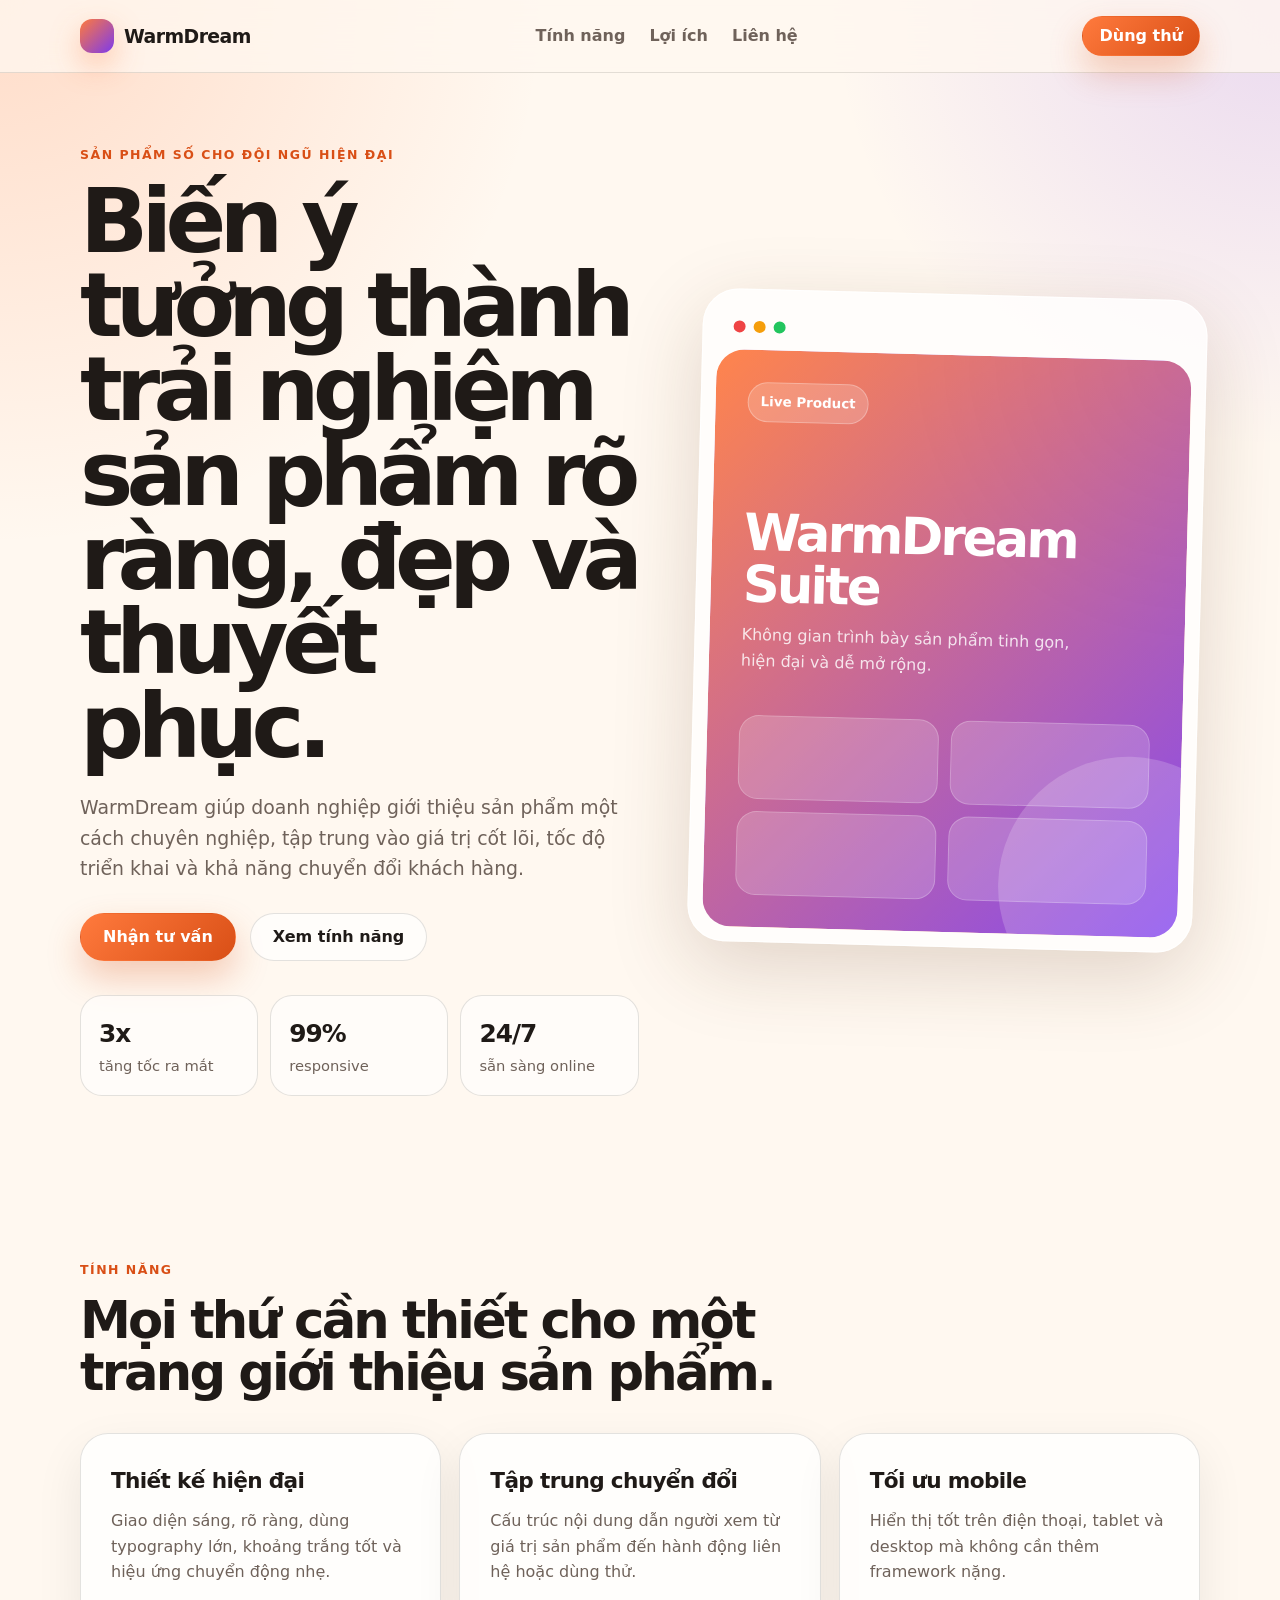
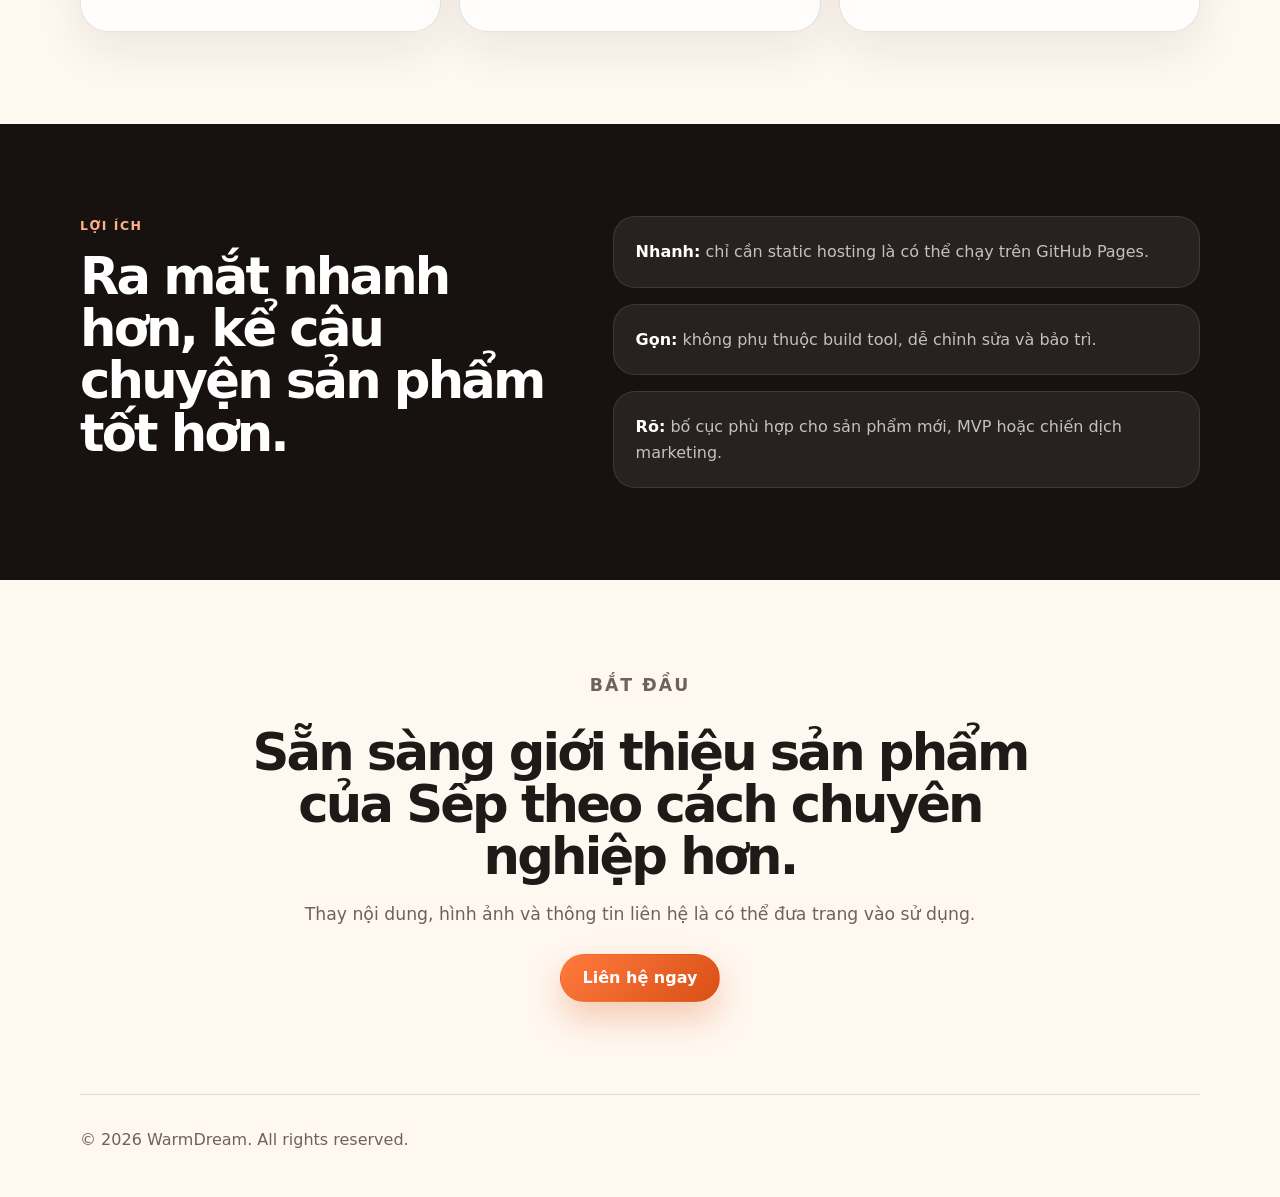
==== index.html @ fb4f72f0 "feat: add product landing page" ====
<!doctype html>
<html lang="vi">
<head>
  <meta charset="utf-8">
  <meta name="viewport" content="width=device-width, initial-scale=1">
  <meta name="description" content="WarmDream - giải pháp sản phẩm hiện đại giúp đội ngũ làm việc nhanh hơn, rõ ràng hơn và hiệu quả hơn.">
  <title>WarmDream - Giới thiệu sản phẩm</title>
  <link rel="stylesheet" href="assets/styles.css">
</head>
<body>
  <header class="site-header">
    <nav class="nav container" aria-label="Điều hướng chính">
      <a class="brand" href="#top" aria-label="WarmDream trang chủ">
        <span class="brand-mark"></span>
        <span>WarmDream</span>
      </a>
      <div class="nav-links">
        <a href="#features">Tính năng</a>
        <a href="#benefits">Lợi ích</a>
        <a href="#contact">Liên hệ</a>
      </div>
      <a class="btn btn-small" href="#contact">Dùng thử</a>
    </nav>
  </header>

  <main id="top">
    <section class="hero container">
      <div class="hero-copy">
        <p class="eyebrow">Sản phẩm số cho đội ngũ hiện đại</p>
        <h1>Biến ý tưởng thành trải nghiệm sản phẩm rõ ràng, đẹp và thuyết phục.</h1>
        <p class="hero-text">WarmDream giúp doanh nghiệp giới thiệu sản phẩm một cách chuyên nghiệp, tập trung vào giá trị cốt lõi, tốc độ triển khai và khả năng chuyển đổi khách hàng.</p>
        <div class="hero-actions">
          <a class="btn" href="#contact">Nhận tư vấn</a>
          <a class="btn btn-ghost" href="#features">Xem tính năng</a>
        </div>
        <div class="stats" aria-label="Chỉ số nổi bật">
          <div><strong>3x</strong><span>tăng tốc ra mắt</span></div>
          <div><strong>99%</strong><span>responsive</span></div>
          <div><strong>24/7</strong><span>sẵn sàng online</span></div>
        </div>
      </div>
      <div class="hero-card" aria-label="Minh họa sản phẩm">
        <div class="card-topbar"><span></span><span></span><span></span></div>
        <div class="product-preview">
          <div class="preview-badge">Live Product</div>
          <h2>WarmDream Suite</h2>
          <p>Không gian trình bày sản phẩm tinh gọn, hiện đại và dễ mở rộng.</p>
          <div class="preview-grid">
            <span></span><span></span><span></span><span></span>
          </div>
        </div>
      </div>
    </section>

    <section id="features" class="section container">
      <div class="section-heading">
        <p class="eyebrow">Tính năng</p>
        <h2>Mọi thứ cần thiết cho một trang giới thiệu sản phẩm.</h2>
      </div>
      <div class="feature-grid">
        <article class="feature-card">
          <h3>Thiết kế hiện đại</h3>
          <p>Giao diện sáng, rõ ràng, dùng typography lớn, khoảng trắng tốt và hiệu ứng chuyển động nhẹ.</p>
        </article>
        <article class="feature-card">
          <h3>Tập trung chuyển đổi</h3>
          <p>Cấu trúc nội dung dẫn người xem từ giá trị sản phẩm đến hành động liên hệ hoặc dùng thử.</p>
        </article>
        <article class="feature-card">
          <h3>Tối ưu mobile</h3>
          <p>Hiển thị tốt trên điện thoại, tablet và desktop mà không cần thêm framework nặng.</p>
        </article>
      </div>
    </section>

    <section id="benefits" class="section section-dark">
      <div class="container split">
        <div>
          <p class="eyebrow">Lợi ích</p>
          <h2>Ra mắt nhanh hơn, kể câu chuyện sản phẩm tốt hơn.</h2>
        </div>
        <div class="benefit-list">
          <p><strong>Nhanh:</strong> chỉ cần static hosting là có thể chạy trên GitHub Pages.</p>
          <p><strong>Gọn:</strong> không phụ thuộc build tool, dễ chỉnh sửa và bảo trì.</p>
          <p><strong>Rõ:</strong> bố cục phù hợp cho sản phẩm mới, MVP hoặc chiến dịch marketing.</p>
        </div>
      </div>
    </section>

    <section id="contact" class="section container cta">
      <p class="eyebrow">Bắt đầu</p>
      <h2>Sẵn sàng giới thiệu sản phẩm của Sếp theo cách chuyên nghiệp hơn.</h2>
      <p>Thay nội dung, hình ảnh và thông tin liên hệ là có thể đưa trang vào sử dụng.</p>
      <a class="btn" href="mailto:hello@warmdream.example">Liên hệ ngay</a>
    </section>
  </main>

  <footer class="footer container">
    <p>© 2026 WarmDream. All rights reserved.</p>
  </footer>
</body>
</html>
---- assets/styles.css ----
:root {
  --bg: #fff8f0;
  --surface: #ffffff;
  --surface-soft: #fff1e3;
  --text: #1f1a17;
  --muted: #6f625a;
  --primary: #ff7a3d;
  --primary-dark: #d94f16;
  --accent: #7c3aed;
  --dark: #17120f;
  --border: rgba(31, 26, 23, 0.12);
  --shadow: 0 24px 80px rgba(87, 48, 24, 0.18);
}

* {
  box-sizing: border-box;
}

html {
  scroll-behavior: smooth;
}

body {
  margin: 0;
  font-family: Inter, ui-sans-serif, system-ui, -apple-system, BlinkMacSystemFont, "Segoe UI", sans-serif;
  color: var(--text);
  background:
    radial-gradient(circle at top left, rgba(255, 122, 61, 0.22), transparent 34rem),
    radial-gradient(circle at top right, rgba(124, 58, 237, 0.16), transparent 28rem),
    var(--bg);
  line-height: 1.6;
}

img,
svg {
  max-width: 100%;
}

.container {
  width: min(1120px, calc(100% - 40px));
  margin: 0 auto;
}

.site-header {
  position: sticky;
  top: 0;
  z-index: 10;
  backdrop-filter: blur(18px);
  background: rgba(255, 248, 240, 0.78);
  border-bottom: 1px solid var(--border);
}

.nav {
  min-height: 72px;
  display: flex;
  align-items: center;
  justify-content: space-between;
  gap: 24px;
}

.brand,
.nav-links a,
.btn {
  text-decoration: none;
}

.brand {
  display: inline-flex;
  align-items: center;
  gap: 10px;
  color: var(--text);
  font-weight: 800;
  letter-spacing: -0.03em;
  font-size: 1.18rem;
}

.brand-mark {
  width: 34px;
  height: 34px;
  border-radius: 12px;
  background: linear-gradient(135deg, var(--primary), var(--accent));
  box-shadow: 0 12px 30px rgba(255, 122, 61, 0.38);
}

.nav-links {
  display: flex;
  gap: 24px;
}

.nav-links a {
  color: var(--muted);
  font-weight: 650;
}

.nav-links a:hover {
  color: var(--text);
}

.btn {
  display: inline-flex;
  align-items: center;
  justify-content: center;
  min-height: 48px;
  padding: 0 22px;
  border-radius: 999px;
  background: linear-gradient(135deg, var(--primary), var(--primary-dark));
  color: white;
  font-weight: 800;
  box-shadow: 0 16px 34px rgba(217, 79, 22, 0.28);
  border: 1px solid transparent;
}

.btn:hover {
  transform: translateY(-1px);
}

.btn-small {
  min-height: 40px;
  padding: 0 16px;
}

.btn-ghost {
  background: rgba(255, 255, 255, 0.68);
  color: var(--text);
  border-color: var(--border);
  box-shadow: none;
}

.hero {
  min-height: calc(100vh - 72px);
  display: grid;
  grid-template-columns: 1.05fr 0.95fr;
  align-items: center;
  gap: 56px;
  padding: 72px 0;
}

.eyebrow {
  margin: 0 0 14px;
  color: var(--primary-dark);
  font-weight: 850;
  text-transform: uppercase;
  letter-spacing: 0.12em;
  font-size: 0.78rem;
}

h1,
h2,
h3,
p {
  margin-top: 0;
}

h1 {
  font-size: clamp(3rem, 7vw, 5.9rem);
  line-height: 0.94;
  letter-spacing: -0.075em;
  margin-bottom: 24px;
}

h2 {
  font-size: clamp(2rem, 4vw, 3.8rem);
  line-height: 1.02;
  letter-spacing: -0.055em;
  margin-bottom: 18px;
}

h3 {
  font-size: 1.35rem;
  letter-spacing: -0.03em;
  margin-bottom: 10px;
}

.hero-text {
  max-width: 640px;
  color: var(--muted);
  font-size: 1.18rem;
  margin-bottom: 30px;
}

.hero-actions {
  display: flex;
  flex-wrap: wrap;
  gap: 14px;
  margin-bottom: 34px;
}

.stats {
  display: grid;
  grid-template-columns: repeat(3, minmax(0, 1fr));
  gap: 12px;
  max-width: 560px;
}

.stats div {
  padding: 18px;
  border: 1px solid var(--border);
  border-radius: 22px;
  background: rgba(255, 255, 255, 0.58);
}

.stats strong,
.stats span {
  display: block;
}

.stats strong {
  font-size: 1.55rem;
  letter-spacing: -0.04em;
}

.stats span {
  color: var(--muted);
  font-size: 0.92rem;
}

.hero-card {
  border-radius: 36px;
  padding: 14px;
  background: rgba(255, 255, 255, 0.72);
  border: 1px solid rgba(255, 255, 255, 0.9);
  box-shadow: var(--shadow);
  transform: rotate(1.5deg);
}

.card-topbar {
  height: 46px;
  display: flex;
  align-items: center;
  gap: 8px;
  padding: 0 16px;
}

.card-topbar span {
  width: 12px;
  height: 12px;
  border-radius: 999px;
  background: #f59e0b;
}

.card-topbar span:first-child {
  background: #ef4444;
}

.card-topbar span:last-child {
  background: #22c55e;
}

.product-preview {
  min-height: 470px;
  padding: 32px;
  border-radius: 28px;
  color: white;
  background:
    linear-gradient(135deg, rgba(255, 122, 61, 0.92), rgba(124, 58, 237, 0.92)),
    radial-gradient(circle at top right, rgba(255, 255, 255, 0.55), transparent 18rem);
  overflow: hidden;
  position: relative;
}

.product-preview::after {
  content: "";
  position: absolute;
  width: 260px;
  height: 260px;
  right: -80px;
  bottom: -80px;
  border-radius: 50%;
  background: rgba(255, 255, 255, 0.18);
}

.preview-badge {
  display: inline-flex;
  padding: 8px 12px;
  border-radius: 999px;
  background: rgba(255, 255, 255, 0.18);
  border: 1px solid rgba(255, 255, 255, 0.28);
  font-weight: 800;
  font-size: 0.84rem;
  margin-bottom: 84px;
}

.product-preview h2 {
  max-width: 360px;
  margin-bottom: 12px;
}

.product-preview p {
  max-width: 350px;
  color: rgba(255, 255, 255, 0.82);
}

.preview-grid {
  position: relative;
  z-index: 1;
  display: grid;
  grid-template-columns: repeat(2, 1fr);
  gap: 12px;
  margin-top: 42px;
}

.preview-grid span {
  height: 84px;
  border-radius: 20px;
  background: rgba(255, 255, 255, 0.18);
  border: 1px solid rgba(255, 255, 255, 0.22);
}

.section {
  padding: 92px 0;
}

.section-heading {
  max-width: 760px;
  margin-bottom: 34px;
}

.feature-grid {
  display: grid;
  grid-template-columns: repeat(3, 1fr);
  gap: 18px;
}

.feature-card {
  padding: 30px;
  border-radius: 28px;
  background: rgba(255, 255, 255, 0.76);
  border: 1px solid var(--border);
  box-shadow: 0 18px 48px rgba(31, 26, 23, 0.08);
}

.feature-card p,
.benefit-list p,
.cta p {
  color: var(--muted);
}

.section-dark {
  background: var(--dark);
  color: white;
}

.section-dark .eyebrow {
  color: #ffb088;
}

.split {
  display: grid;
  grid-template-columns: 0.9fr 1.1fr;
  gap: 52px;
  align-items: start;
}

.benefit-list {
  display: grid;
  gap: 16px;
}

.benefit-list p {
  margin: 0;
  padding: 22px;
  border-radius: 22px;
  color: rgba(255, 255, 255, 0.72);
  background: rgba(255, 255, 255, 0.07);
  border: 1px solid rgba(255, 255, 255, 0.1);
}

.benefit-list strong {
  color: white;
}

.cta {
  text-align: center;
  max-width: 860px;
}

.cta p {
  font-size: 1.08rem;
  margin-bottom: 26px;
}

.footer {
  padding: 32px 0 44px;
  color: var(--muted);
  border-top: 1px solid var(--border);
}

.footer p {
  margin: 0;
}

@media (max-width: 860px) {
  .nav-links {
    display: none;
  }

  .hero,
  .split {
    grid-template-columns: 1fr;
  }

  .hero {
    padding-top: 48px;
  }

  .hero-card {
    transform: none;
  }

  .feature-grid {
    grid-template-columns: 1fr;
  }
}

@media (max-width: 560px) {
  .container {
    width: min(100% - 28px, 1120px);
  }

  .nav .btn {
    display: none;
  }

  .stats {
    grid-template-columns: 1fr;
  }

  .product-preview {
    min-height: 390px;
    padding: 24px;
  }

  .preview-badge {
    margin-bottom: 58px;
  }
}
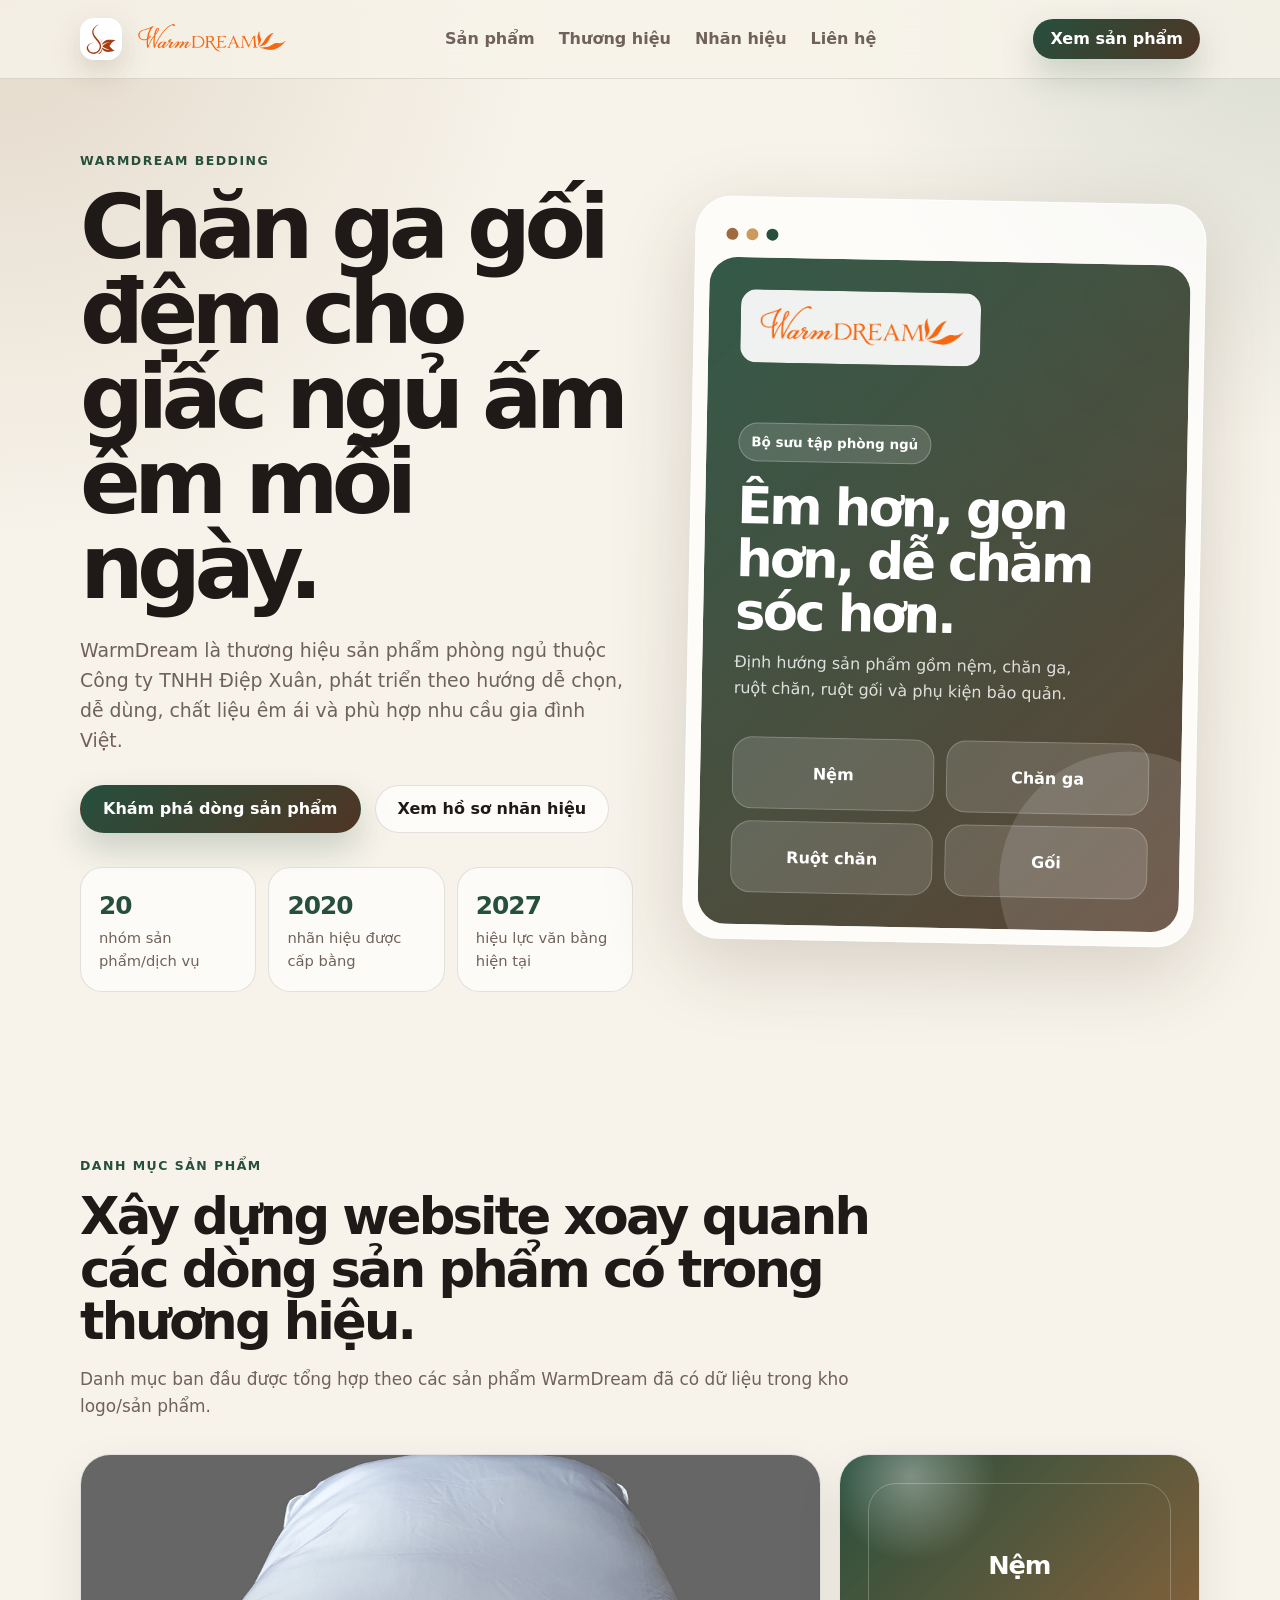
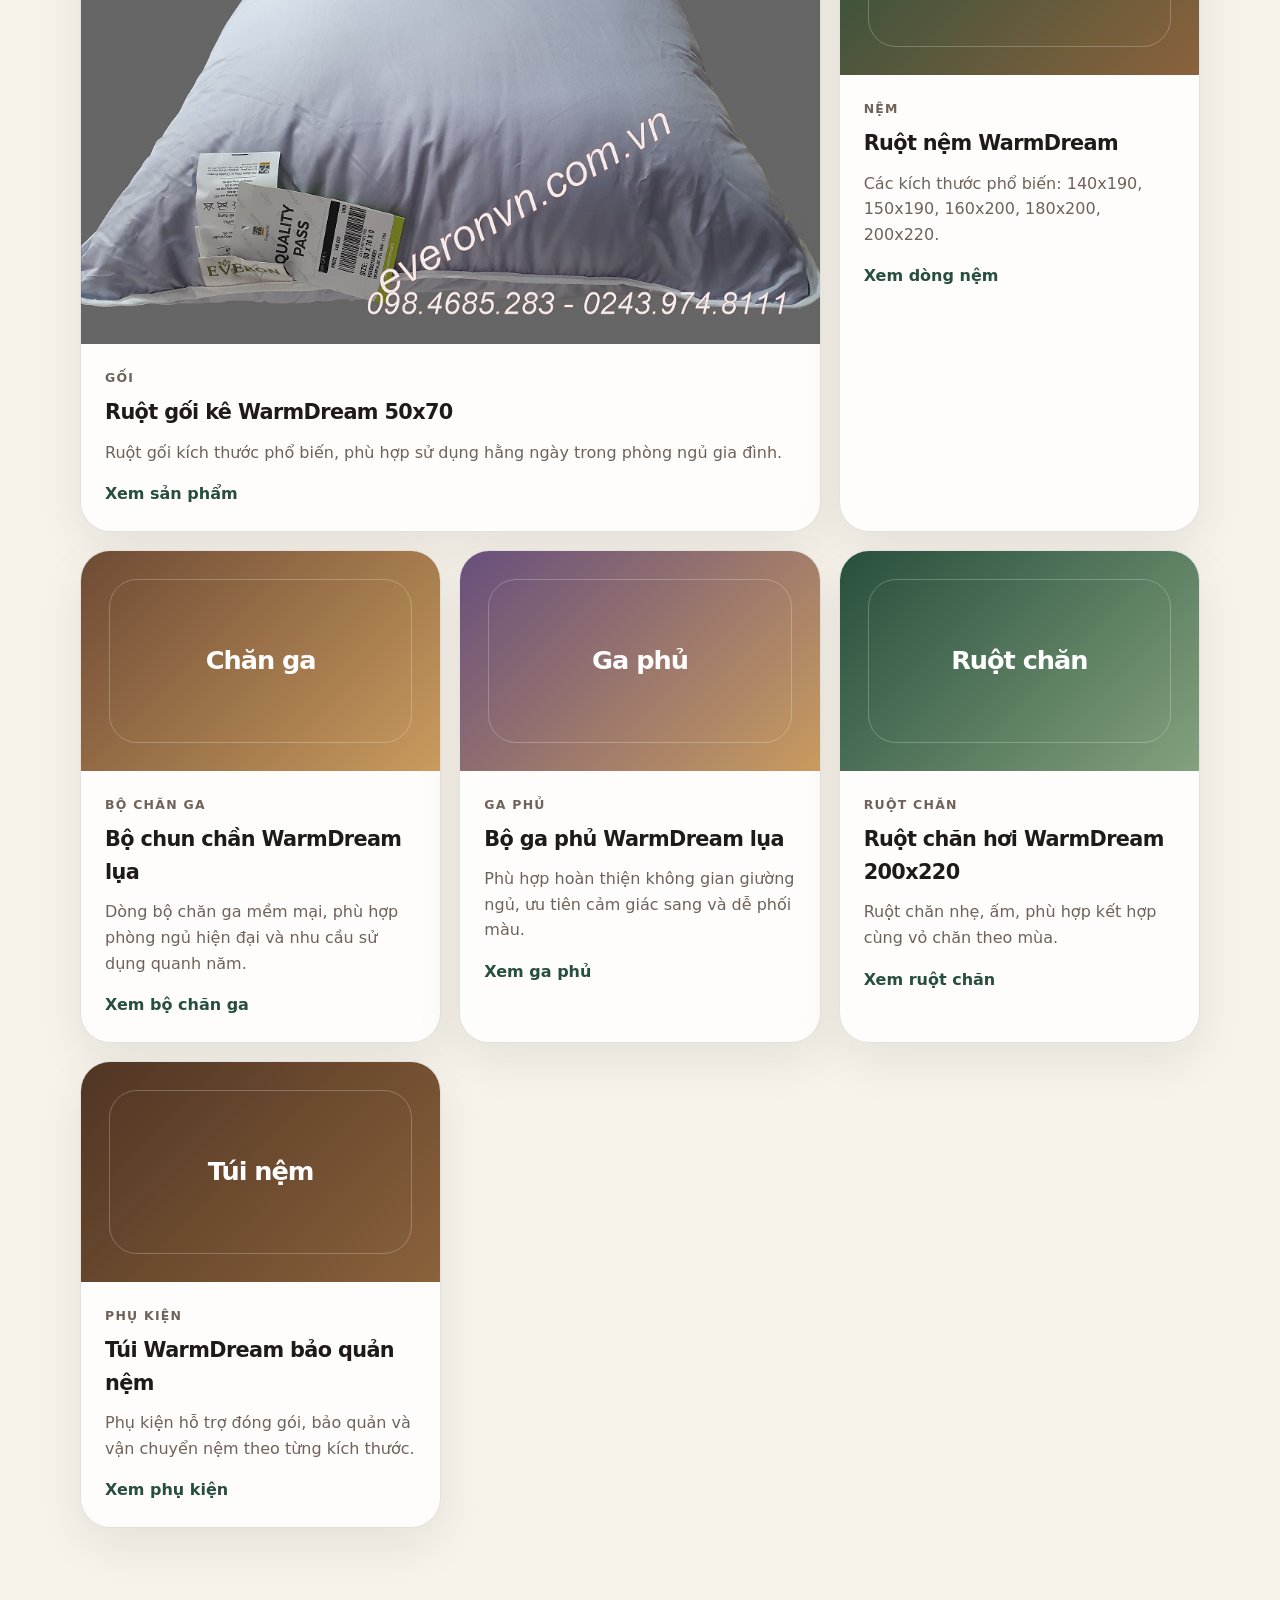
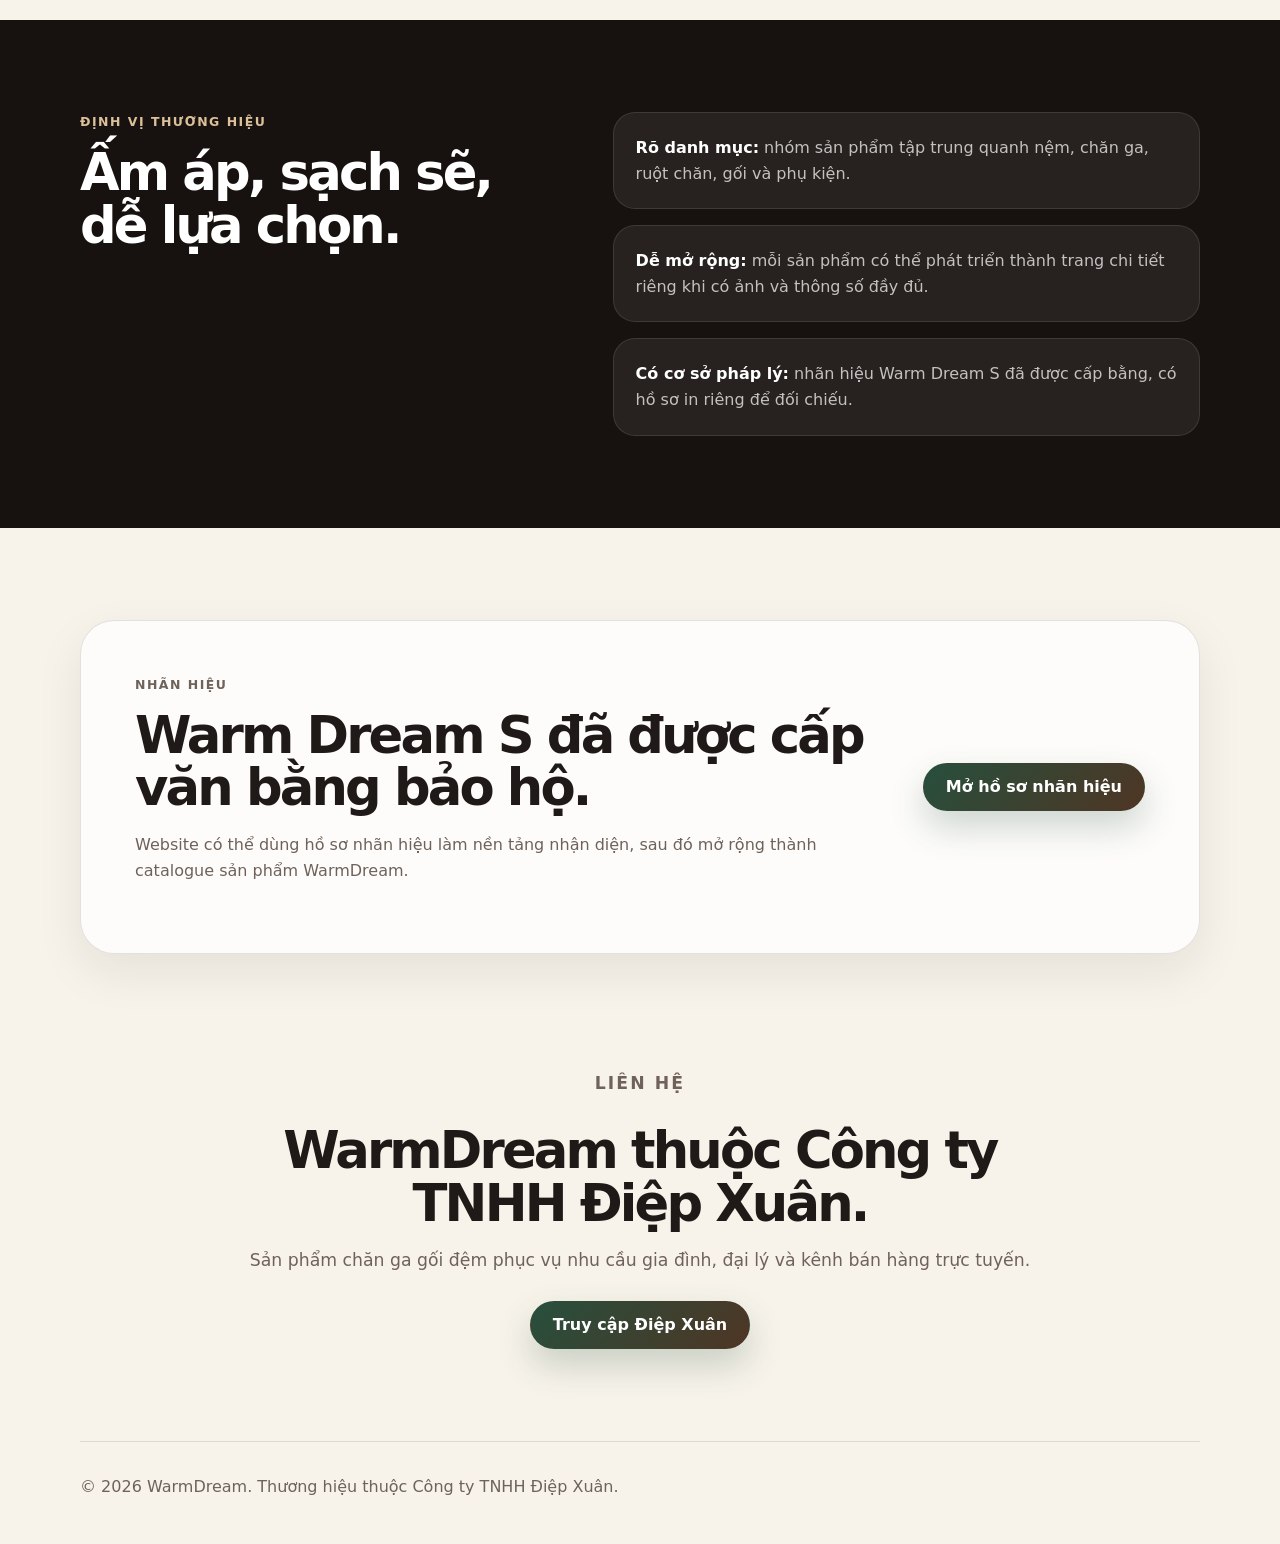
==== commit 1602544e: "feat: build WarmDream product brand site" ====
--- a/index.html
+++ b/index.html
@@ -3,100 +3,82 @@
 <head>
   <meta charset="utf-8">
   <meta name="viewport" content="width=device-width, initial-scale=1">
-  <meta name="description" content="WarmDream - giải pháp sản phẩm hiện đại giúp đội ngũ làm việc nhanh hơn, rõ ràng hơn và hiệu quả hơn.">
-  <title>WarmDream - Giới thiệu sản phẩm</title>
+  <meta name="description" content="WarmDream - thương hiệu chăn ga gối đệm của Công ty TNHH Điệp Xuân, tập trung vào giấc ngủ êm, sạch và bền.">
+  <title>WarmDream - Chăn ga gối đệm cho giấc ngủ ấm êm</title>
+  <link rel="icon" href="assets/warm-dream-favicon.svg" type="image/svg+xml">
   <link rel="stylesheet" href="assets/styles.css">
 </head>
 <body>
   <header class="site-header">
     <nav class="nav container" aria-label="Điều hướng chính">
       <a class="brand" href="#top" aria-label="WarmDream trang chủ">
-        <span class="brand-mark"></span>
-        <span>WarmDream</span>
+        <img src="assets/warm-dream-brand.svg" alt="" class="brand-icon">
+        <img src="assets/warm-dream-logo.png" alt="WarmDream" class="brand-wordmark">
       </a>
       <div class="nav-links">
-        <a href="#features">Tính năng</a>
-        <a href="#benefits">Lợi ích</a>
+        <a href="#products">Sản phẩm</a>
+        <a href="#brand">Thương hiệu</a>
+        <a href="#trademark">Nhãn hiệu</a>
         <a href="#contact">Liên hệ</a>
       </div>
-      <a class="btn btn-small" href="#contact">Dùng thử</a>
+      <a class="btn btn-small" href="#products">Xem sản phẩm</a>
     </nav>
   </header>
 
   <main id="top">
     <section class="hero container">
       <div class="hero-copy">
-        <p class="eyebrow">Sản phẩm số cho đội ngũ hiện đại</p>
-        <h1>Biến ý tưởng thành trải nghiệm sản phẩm rõ ràng, đẹp và thuyết phục.</h1>
-        <p class="hero-text">WarmDream giúp doanh nghiệp giới thiệu sản phẩm một cách chuyên nghiệp, tập trung vào giá trị cốt lõi, tốc độ triển khai và khả năng chuyển đổi khách hàng.</p>
+        <p class="eyebrow">WarmDream Bedding</p>
+        <h1>Chăn ga gối đệm cho giấc ngủ ấm êm mỗi ngày.</h1>
+        <p class="hero-text">WarmDream là thương hiệu sản phẩm phòng ngủ thuộc Công ty TNHH Điệp Xuân, phát triển theo hướng dễ chọn, dễ dùng, chất liệu êm ái và phù hợp nhu cầu gia đình Việt.</p>
         <div class="hero-actions">
-          <a class="btn" href="#contact">Nhận tư vấn</a>
-          <a class="btn btn-ghost" href="#features">Xem tính năng</a>
+          <a class="btn" href="#products">Khám phá dòng sản phẩm</a>
+          <a class="btn btn-ghost" href="documents/trademark-registration.html">Xem hồ sơ nhãn hiệu</a>
         </div>
-        <div class="stats" aria-label="Chỉ số nổi bật">
-          <div><strong>3x</strong><span>tăng tốc ra mắt</span></div>
-          <div><strong>99%</strong><span>responsive</span></div>
-          <div><strong>24/7</strong><span>sẵn sàng online</span></div>
+        <div class="stats" aria-label="Thông tin nổi bật">
+          <div><strong>20</strong><span>nhóm sản phẩm/dịch vụ</span></div>
+          <div><strong>2020</strong><span>nhãn hiệu được cấp bằng</span></div>
+          <div><strong>2027</strong><span>hiệu lực văn bằng hiện tại</span></div>
         </div>
       </div>
-      <div class="hero-card" aria-label="Minh họa sản phẩm">
+      <div class="hero-card" aria-label="Minh họa thương hiệu WarmDream">
         <div class="card-topbar"><span></span><span></span><span></span></div>
         <div class="product-preview">
-          <div class="preview-badge">Live Product</div>
-          <h2>WarmDream Suite</h2>
-          <p>Không gian trình bày sản phẩm tinh gọn, hiện đại và dễ mở rộng.</p>
-          <div class="preview-grid">
-            <span></span><span></span><span></span><span></span>
-          </div>
+          <img src="assets/warm-dream-logo.png" alt="WarmDream" class="preview-logo">
+          <div class="preview-badge">Bộ sưu tập phòng ngủ</div>
+          <h2>Êm hơn, gọn hơn, dễ chăm sóc hơn.</h2>
+          <p>Định hướng sản phẩm gồm nệm, chăn ga, ruột chăn, ruột gối và phụ kiện bảo quản.</p>
+          <div class="preview-grid"><span>Nệm</span><span>Chăn ga</span><span>Ruột chăn</span><span>Gối</span></div>
         </div>
       </div>
     </section>
 
-    <section id="features" class="section container">
+    <section id="products" class="section container">
       <div class="section-heading">
-        <p class="eyebrow">Tính năng</p>
-        <h2>Mọi thứ cần thiết cho một trang giới thiệu sản phẩm.</h2>
+        <p class="eyebrow">Danh mục sản phẩm</p>
+        <h2>Xây dựng website xoay quanh các dòng sản phẩm có trong thương hiệu.</h2>
+        <p>Danh mục ban đầu được tổng hợp theo các sản phẩm WarmDream đã có dữ liệu trong kho logo/sản phẩm.</p>
       </div>
-      <div class="feature-grid">
-        <article class="feature-card">
-          <h3>Thiết kế hiện đại</h3>
-          <p>Giao diện sáng, rõ ràng, dùng typography lớn, khoảng trắng tốt và hiệu ứng chuyển động nhẹ.</p>
+      <div class="product-grid">
+        <article class="product-card product-featured">
+          <div class="product-image pillow-image"><img src="assets/products/ruot-goi-ke-warmdream-50x70.jpg" alt="Ruột gối kê WarmDream 50x70"></div>
+          <div class="product-content"><p class="product-tag">Gối</p><h3>Ruột gối kê WarmDream 50x70</h3><p>Ruột gối kích thước phổ biến, phù hợp sử dụng hằng ngày trong phòng ngủ gia đình.</p><a href="https://www.diepxuan.com/ruot-goi-ke-warmdream-50x70.html">Xem sản phẩm</a></div>
         </article>
-        <article class="feature-card">
-          <h3>Tập trung chuyển đổi</h3>
-          <p>Cấu trúc nội dung dẫn người xem từ giá trị sản phẩm đến hành động liên hệ hoặc dùng thử.</p>
-        </article>
-        <article class="feature-card">
-          <h3>Tối ưu mobile</h3>
-          <p>Hiển thị tốt trên điện thoại, tablet và desktop mà không cần thêm framework nặng.</p>
-        </article>
+        <article class="product-card"><div class="product-image product-placeholder mattress"><span>Nệm</span></div><div class="product-content"><p class="product-tag">Nệm</p><h3>Ruột nệm WarmDream</h3><p>Các kích thước phổ biến: 140x190, 150x190, 160x200, 180x200, 200x220.</p><a href="https://www.diepxuan.com/warmdream/ruot-nem-warmdream-160x200x14.html">Xem dòng nệm</a></div></article>
+        <article class="product-card"><div class="product-image product-placeholder bedding"><span>Chăn ga</span></div><div class="product-content"><p class="product-tag">Bộ chăn ga</p><h3>Bộ chun chần WarmDream lụa</h3><p>Dòng bộ chăn ga mềm mại, phù hợp phòng ngủ hiện đại và nhu cầu sử dụng quanh năm.</p><a href="https://www.diepxuan.com/bo-chun-chan-warmdream-180x200-lua.html">Xem bộ chăn ga</a></div></article>
+        <article class="product-card"><div class="product-image product-placeholder cover"><span>Ga phủ</span></div><div class="product-content"><p class="product-tag">Ga phủ</p><h3>Bộ ga phủ WarmDream lụa</h3><p>Phù hợp hoàn thiện không gian giường ngủ, ưu tiên cảm giác sang và dễ phối màu.</p><a href="https://www.diepxuan.com/bo-ga-phu-warmdream-lua-freesize.html">Xem ga phủ</a></div></article>
+        <article class="product-card"><div class="product-image product-placeholder blanket"><span>Ruột chăn</span></div><div class="product-content"><p class="product-tag">Ruột chăn</p><h3>Ruột chăn hơi WarmDream 200x220</h3><p>Ruột chăn nhẹ, ấm, phù hợp kết hợp cùng vỏ chăn theo mùa.</p><a href="https://www.diepxuan.com/ruot-chan-hoi-warmdream-200x220.html">Xem ruột chăn</a></div></article>
+        <article class="product-card"><div class="product-image product-placeholder bag"><span>Túi nệm</span></div><div class="product-content"><p class="product-tag">Phụ kiện</p><h3>Túi WarmDream bảo quản nệm</h3><p>Phụ kiện hỗ trợ đóng gói, bảo quản và vận chuyển nệm theo từng kích thước.</p><a href="https://www.diepxuan.com/tui-warmdream-160x200x14.html">Xem phụ kiện</a></div></article>
       </div>
     </section>
 
-    <section id="benefits" class="section section-dark">
-      <div class="container split">
-        <div>
-          <p class="eyebrow">Lợi ích</p>
-          <h2>Ra mắt nhanh hơn, kể câu chuyện sản phẩm tốt hơn.</h2>
-        </div>
-        <div class="benefit-list">
-          <p><strong>Nhanh:</strong> chỉ cần static hosting là có thể chạy trên GitHub Pages.</p>
-          <p><strong>Gọn:</strong> không phụ thuộc build tool, dễ chỉnh sửa và bảo trì.</p>
-          <p><strong>Rõ:</strong> bố cục phù hợp cho sản phẩm mới, MVP hoặc chiến dịch marketing.</p>
-        </div>
-      </div>
-    </section>
+    <section id="brand" class="section section-dark"><div class="container split"><div><p class="eyebrow">Định vị thương hiệu</p><h2>Ấm áp, sạch sẽ, dễ lựa chọn.</h2></div><div class="benefit-list"><p><strong>Rõ danh mục:</strong> nhóm sản phẩm tập trung quanh nệm, chăn ga, ruột chăn, gối và phụ kiện.</p><p><strong>Dễ mở rộng:</strong> mỗi sản phẩm có thể phát triển thành trang chi tiết riêng khi có ảnh và thông số đầy đủ.</p><p><strong>Có cơ sở pháp lý:</strong> nhãn hiệu Warm Dream S đã được cấp bằng, có hồ sơ in riêng để đối chiếu.</p></div></div></section>
 
-    <section id="contact" class="section container cta">
-      <p class="eyebrow">Bắt đầu</p>
-      <h2>Sẵn sàng giới thiệu sản phẩm của Sếp theo cách chuyên nghiệp hơn.</h2>
-      <p>Thay nội dung, hình ảnh và thông tin liên hệ là có thể đưa trang vào sử dụng.</p>
-      <a class="btn" href="mailto:hello@warmdream.example">Liên hệ ngay</a>
-    </section>
+    <section id="trademark" class="section container trademark-section"><div><p class="eyebrow">Nhãn hiệu</p><h2>Warm Dream S đã được cấp văn bằng bảo hộ.</h2><p>Website có thể dùng hồ sơ nhãn hiệu làm nền tảng nhận diện, sau đó mở rộng thành catalogue sản phẩm WarmDream.</p></div><a class="btn" href="documents/trademark-registration.html">Mở hồ sơ nhãn hiệu</a></section>
+
+    <section id="contact" class="section container cta"><p class="eyebrow">Liên hệ</p><h2>WarmDream thuộc Công ty TNHH Điệp Xuân.</h2><p>Sản phẩm chăn ga gối đệm phục vụ nhu cầu gia đình, đại lý và kênh bán hàng trực tuyến.</p><a class="btn" href="https://www.diepxuan.com/">Truy cập Điệp Xuân</a></section>
   </main>
 
-  <footer class="footer container">
-    <p>© 2026 WarmDream. All rights reserved.</p>
-  </footer>
+  <footer class="footer container"><p>© 2026 WarmDream. Thương hiệu thuộc Công ty TNHH Điệp Xuân.</p></footer>
 </body>
 </html>
--- a/assets/styles.css
+++ b/assets/styles.css
@@ -1,40 +1,35 @@
 :root {
-  --bg: #fff8f0;
+  --bg: #f7f3ea;
   --surface: #ffffff;
-  --surface-soft: #fff1e3;
+  --surface-soft: #efe6d5;
   --text: #1f1a17;
   --muted: #6f625a;
-  --primary: #ff7a3d;
-  --primary-dark: #d94f16;
-  --accent: #7c3aed;
+  --primary: #8b623b;
+  --primary-dark: #4f3524;
+  --green: #274f3d;
+  --green-soft: #dfe9df;
+  --accent: #c99b5e;
   --dark: #17120f;
   --border: rgba(31, 26, 23, 0.12);
-  --shadow: 0 24px 80px rgba(87, 48, 24, 0.18);
-}
-
-* {
-  box-sizing: border-box;
-}
-
-html {
-  scroll-behavior: smooth;
-}
+  --shadow: 0 24px 80px rgba(64, 43, 28, 0.18);
+}
+
+* { box-sizing: border-box; }
+
+html { scroll-behavior: smooth; }
 
 body {
   margin: 0;
   font-family: Inter, ui-sans-serif, system-ui, -apple-system, BlinkMacSystemFont, "Segoe UI", sans-serif;
   color: var(--text);
   background:
-    radial-gradient(circle at top left, rgba(255, 122, 61, 0.22), transparent 34rem),
-    radial-gradient(circle at top right, rgba(124, 58, 237, 0.16), transparent 28rem),
+    radial-gradient(circle at top left, rgba(139, 98, 59, 0.18), transparent 34rem),
+    radial-gradient(circle at top right, rgba(39, 79, 61, 0.14), transparent 28rem),
     var(--bg);
   line-height: 1.6;
 }
 
-img,
-svg {
-  max-width: 100%;
-}
+img, svg { max-width: 100%; }
 
 .container {
   width: min(1120px, calc(100% - 40px));
@@ -46,40 +41,41 @@
   top: 0;
   z-index: 10;
   backdrop-filter: blur(18px);
-  background: rgba(255, 248, 240, 0.78);
+  background: rgba(247, 243, 234, 0.82);
   border-bottom: 1px solid var(--border);
 }
 
 .nav {
-  min-height: 72px;
+  min-height: 78px;
   display: flex;
   align-items: center;
   justify-content: space-between;
   gap: 24px;
 }
 
-.brand,
-.nav-links a,
-.btn {
-  text-decoration: none;
-}
+.brand, .nav-links a, .btn, .product-card a { text-decoration: none; }
 
 .brand {
   display: inline-flex;
   align-items: center;
-  gap: 10px;
+  gap: 12px;
   color: var(--text);
   font-weight: 800;
-  letter-spacing: -0.03em;
-  font-size: 1.18rem;
-}
-
-.brand-mark {
-  width: 34px;
-  height: 34px;
-  border-radius: 12px;
-  background: linear-gradient(135deg, var(--primary), var(--accent));
-  box-shadow: 0 12px 30px rgba(255, 122, 61, 0.38);
+}
+
+.brand-icon {
+  width: 42px;
+  height: 42px;
+  padding: 6px;
+  border-radius: 14px;
+  background: white;
+  box-shadow: 0 12px 30px rgba(79, 53, 36, 0.18);
+}
+
+.brand-wordmark {
+  width: 154px;
+  height: auto;
+  display: block;
 }
 
 .nav-links {
@@ -89,12 +85,10 @@
 
 .nav-links a {
   color: var(--muted);
-  font-weight: 650;
-}
-
-.nav-links a:hover {
-  color: var(--text);
-}
+  font-weight: 700;
+}
+
+.nav-links a:hover { color: var(--text); }
 
 .btn {
   display: inline-flex;
@@ -103,16 +97,14 @@
   min-height: 48px;
   padding: 0 22px;
   border-radius: 999px;
-  background: linear-gradient(135deg, var(--primary), var(--primary-dark));
+  background: linear-gradient(135deg, var(--green), var(--primary-dark));
   color: white;
-  font-weight: 800;
-  box-shadow: 0 16px 34px rgba(217, 79, 22, 0.28);
+  font-weight: 850;
+  box-shadow: 0 16px 34px rgba(39, 79, 61, 0.22);
   border: 1px solid transparent;
 }
 
-.btn:hover {
-  transform: translateY(-1px);
-}
+.btn:hover { transform: translateY(-1px); }
 
 .btn-small {
   min-height: 40px;
@@ -120,16 +112,16 @@
 }
 
 .btn-ghost {
-  background: rgba(255, 255, 255, 0.68);
+  background: rgba(255, 255, 255, 0.7);
   color: var(--text);
   border-color: var(--border);
   box-shadow: none;
 }
 
 .hero {
-  min-height: calc(100vh - 72px);
-  display: grid;
-  grid-template-columns: 1.05fr 0.95fr;
+  min-height: calc(100vh - 78px);
+  display: grid;
+  grid-template-columns: 1.04fr 0.96fr;
   align-items: center;
   gap: 56px;
   padding: 72px 0;
@@ -137,36 +129,31 @@
 
 .eyebrow {
   margin: 0 0 14px;
-  color: var(--primary-dark);
-  font-weight: 850;
+  color: var(--green);
+  font-weight: 900;
   text-transform: uppercase;
   letter-spacing: 0.12em;
   font-size: 0.78rem;
 }
 
-h1,
-h2,
-h3,
-p {
-  margin-top: 0;
-}
+h1, h2, h3, p { margin-top: 0; }
 
 h1 {
-  font-size: clamp(3rem, 7vw, 5.9rem);
-  line-height: 0.94;
+  font-size: clamp(3rem, 7vw, 5.8rem);
+  line-height: 0.95;
   letter-spacing: -0.075em;
   margin-bottom: 24px;
 }
 
 h2 {
-  font-size: clamp(2rem, 4vw, 3.8rem);
-  line-height: 1.02;
+  font-size: clamp(2rem, 4vw, 3.7rem);
+  line-height: 1.03;
   letter-spacing: -0.055em;
   margin-bottom: 18px;
 }
 
 h3 {
-  font-size: 1.35rem;
+  font-size: 1.3rem;
   letter-spacing: -0.03em;
   margin-bottom: 10px;
 }
@@ -189,24 +176,22 @@
   display: grid;
   grid-template-columns: repeat(3, minmax(0, 1fr));
   gap: 12px;
-  max-width: 560px;
+  max-width: 600px;
 }
 
 .stats div {
   padding: 18px;
   border: 1px solid var(--border);
   border-radius: 22px;
-  background: rgba(255, 255, 255, 0.58);
-}
-
-.stats strong,
-.stats span {
-  display: block;
-}
+  background: rgba(255, 255, 255, 0.68);
+}
+
+.stats strong, .stats span { display: block; }
 
 .stats strong {
   font-size: 1.55rem;
   letter-spacing: -0.04em;
+  color: var(--green);
 }
 
 .stats span {
@@ -218,9 +203,9 @@
   border-radius: 36px;
   padding: 14px;
   background: rgba(255, 255, 255, 0.72);
-  border: 1px solid rgba(255, 255, 255, 0.9);
+  border: 1px solid rgba(255, 255, 255, 0.92);
   box-shadow: var(--shadow);
-  transform: rotate(1.5deg);
+  transform: rotate(1.1deg);
 }
 
 .card-topbar {
@@ -235,25 +220,19 @@
   width: 12px;
   height: 12px;
   border-radius: 999px;
-  background: #f59e0b;
-}
-
-.card-topbar span:first-child {
-  background: #ef4444;
-}
-
-.card-topbar span:last-child {
-  background: #22c55e;
-}
+  background: #c99b5e;
+}
+.card-topbar span:first-child { background: #9f6a40; }
+.card-topbar span:last-child { background: #274f3d; }
 
 .product-preview {
-  min-height: 470px;
+  min-height: 480px;
   padding: 32px;
   border-radius: 28px;
   color: white;
   background:
-    linear-gradient(135deg, rgba(255, 122, 61, 0.92), rgba(124, 58, 237, 0.92)),
-    radial-gradient(circle at top right, rgba(255, 255, 255, 0.55), transparent 18rem);
+    linear-gradient(135deg, rgba(39, 79, 61, 0.94), rgba(79, 53, 36, 0.92)),
+    radial-gradient(circle at top right, rgba(255, 255, 255, 0.24), transparent 18rem);
   overflow: hidden;
   position: relative;
 }
@@ -266,29 +245,30 @@
   right: -80px;
   bottom: -80px;
   border-radius: 50%;
-  background: rgba(255, 255, 255, 0.18);
+  background: rgba(255, 255, 255, 0.13);
+}
+
+.preview-logo {
+  width: 240px;
+  padding: 10px 14px;
+  border-radius: 16px;
+  background: rgba(255, 255, 255, 0.92);
+  margin-bottom: 52px;
 }
 
 .preview-badge {
   display: inline-flex;
   padding: 8px 12px;
   border-radius: 999px;
-  background: rgba(255, 255, 255, 0.18);
-  border: 1px solid rgba(255, 255, 255, 0.28);
-  font-weight: 800;
+  background: rgba(255, 255, 255, 0.14);
+  border: 1px solid rgba(255, 255, 255, 0.25);
+  font-weight: 850;
   font-size: 0.84rem;
-  margin-bottom: 84px;
-}
-
-.product-preview h2 {
-  max-width: 360px;
-  margin-bottom: 12px;
-}
-
-.product-preview p {
-  max-width: 350px;
-  color: rgba(255, 255, 255, 0.82);
-}
+  margin-bottom: 18px;
+}
+
+.product-preview h2 { max-width: 390px; margin-bottom: 12px; }
+.product-preview p { max-width: 360px; color: rgba(255, 255, 255, 0.82); }
 
 .preview-grid {
   position: relative;
@@ -296,53 +276,114 @@
   display: grid;
   grid-template-columns: repeat(2, 1fr);
   gap: 12px;
-  margin-top: 42px;
+  margin-top: 36px;
 }
 
 .preview-grid span {
-  height: 84px;
+  min-height: 72px;
   border-radius: 20px;
-  background: rgba(255, 255, 255, 0.18);
+  background: rgba(255, 255, 255, 0.14);
   border: 1px solid rgba(255, 255, 255, 0.22);
-}
-
-.section {
-  padding: 92px 0;
-}
+  display: flex;
+  align-items: center;
+  justify-content: center;
+  font-weight: 850;
+}
+
+.section { padding: 92px 0; }
 
 .section-heading {
-  max-width: 760px;
+  max-width: 820px;
   margin-bottom: 34px;
 }
 
-.feature-grid {
+.section-heading > p:last-child {
+  color: var(--muted);
+  font-size: 1.06rem;
+}
+
+.product-grid {
   display: grid;
   grid-template-columns: repeat(3, 1fr);
   gap: 18px;
 }
 
-.feature-card {
-  padding: 30px;
-  border-radius: 28px;
-  background: rgba(255, 255, 255, 0.76);
+.product-card {
+  overflow: hidden;
+  border-radius: 30px;
+  background: rgba(255, 255, 255, 0.82);
   border: 1px solid var(--border);
   box-shadow: 0 18px 48px rgba(31, 26, 23, 0.08);
 }
 
-.feature-card p,
-.benefit-list p,
-.cta p {
-  color: var(--muted);
-}
+.product-featured { grid-column: span 2; }
+
+.product-image {
+  min-height: 220px;
+  background: var(--surface-soft);
+  display: flex;
+  align-items: center;
+  justify-content: center;
+  overflow: hidden;
+}
+
+.product-image img {
+  width: 100%;
+  height: 100%;
+  object-fit: cover;
+  display: block;
+}
+
+.product-placeholder {
+  position: relative;
+  color: white;
+  min-height: 220px;
+  background:
+    radial-gradient(circle at 20% 10%, rgba(255,255,255,0.36), transparent 24%),
+    linear-gradient(135deg, var(--green), var(--primary));
+}
+
+.product-placeholder::after {
+  content: "";
+  position: absolute;
+  inset: 28px;
+  border: 1px solid rgba(255, 255, 255, 0.24);
+  border-radius: 28px;
+}
+
+.product-placeholder span {
+  position: relative;
+  z-index: 1;
+  font-size: 1.6rem;
+  font-weight: 900;
+  letter-spacing: -0.04em;
+}
+
+.product-placeholder.bedding { background: linear-gradient(135deg, #6f4b35, #c99b5e); }
+.product-placeholder.cover { background: linear-gradient(135deg, #684f7d, #c99b5e); }
+.product-placeholder.blanket { background: linear-gradient(135deg, #274f3d, #83a17d); }
+.product-placeholder.bag { background: linear-gradient(135deg, #4f3524, #8b623b); }
+
+.product-content { padding: 24px; }
+
+.product-tag {
+  margin-bottom: 8px;
+  color: var(--green);
+  font-size: 0.78rem;
+  font-weight: 900;
+  letter-spacing: 0.1em;
+  text-transform: uppercase;
+}
+
+.product-card p { color: var(--muted); }
+.product-card a { color: var(--green); font-weight: 850; }
 
 .section-dark {
   background: var(--dark);
   color: white;
 }
 
-.section-dark .eyebrow {
-  color: #ffb088;
-}
+.section-dark .eyebrow { color: #dbc09a; }
 
 .split {
   display: grid;
@@ -365,9 +406,23 @@
   border: 1px solid rgba(255, 255, 255, 0.1);
 }
 
-.benefit-list strong {
-  color: white;
-}
+.benefit-list strong { color: white; }
+
+.trademark-section {
+  display: grid;
+  grid-template-columns: 1fr auto;
+  align-items: center;
+  gap: 32px;
+  padding: 54px;
+  margin-top: 92px;
+  margin-bottom: 24px;
+  border: 1px solid var(--border);
+  border-radius: 34px;
+  background: rgba(255, 255, 255, 0.74);
+  box-shadow: 0 18px 48px rgba(31, 26, 23, 0.08);
+}
+
+.trademark-section p { color: var(--muted); }
 
 .cta {
   text-align: center;
@@ -375,6 +430,7 @@
 }
 
 .cta p {
+  color: var(--muted);
   font-size: 1.08rem;
   margin-bottom: 26px;
 }
@@ -385,52 +441,24 @@
   border-top: 1px solid var(--border);
 }
 
-.footer p {
-  margin: 0;
-}
-
-@media (max-width: 860px) {
-  .nav-links {
-    display: none;
-  }
-
-  .hero,
-  .split {
-    grid-template-columns: 1fr;
-  }
-
-  .hero {
-    padding-top: 48px;
-  }
-
-  .hero-card {
-    transform: none;
-  }
-
-  .feature-grid {
-    grid-template-columns: 1fr;
-  }
-}
-
-@media (max-width: 560px) {
-  .container {
-    width: min(100% - 28px, 1120px);
-  }
-
-  .nav .btn {
-    display: none;
-  }
-
-  .stats {
-    grid-template-columns: 1fr;
-  }
-
-  .product-preview {
-    min-height: 390px;
-    padding: 24px;
-  }
-
-  .preview-badge {
-    margin-bottom: 58px;
-  }
-}
+.footer p { margin: 0; }
+
+@media (max-width: 940px) {
+  .nav-links { display: none; }
+  .hero, .split, .trademark-section { grid-template-columns: 1fr; }
+  .hero { padding-top: 48px; }
+  .hero-card { transform: none; }
+  .product-grid { grid-template-columns: 1fr 1fr; }
+  .product-featured { grid-column: span 2; }
+}
+
+@media (max-width: 620px) {
+  .container { width: min(100% - 28px, 1120px); }
+  .nav .btn { display: none; }
+  .brand-wordmark { width: 128px; }
+  .stats, .product-grid { grid-template-columns: 1fr; }
+  .product-featured { grid-column: auto; }
+  .product-preview { min-height: 420px; padding: 24px; }
+  .preview-logo { width: 205px; margin-bottom: 34px; }
+  .trademark-section { padding: 28px; margin-top: 48px; }
+}
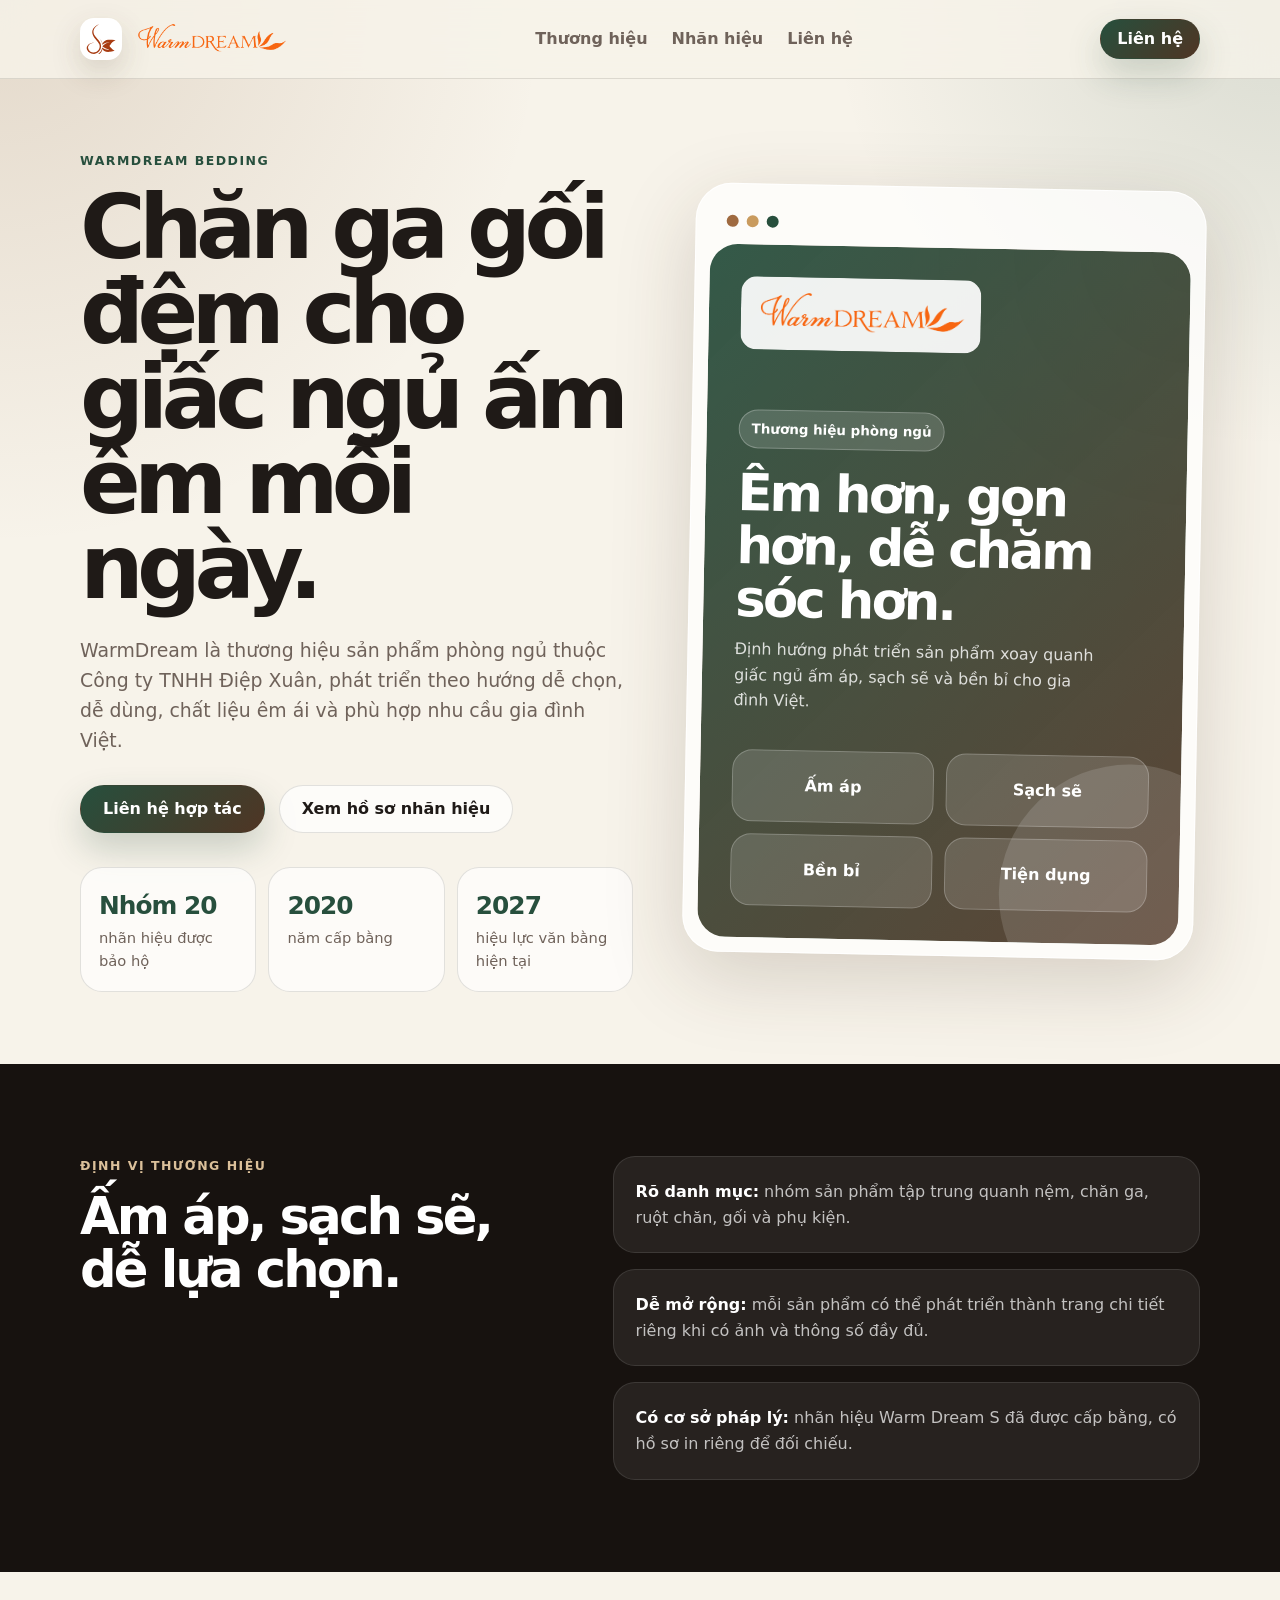
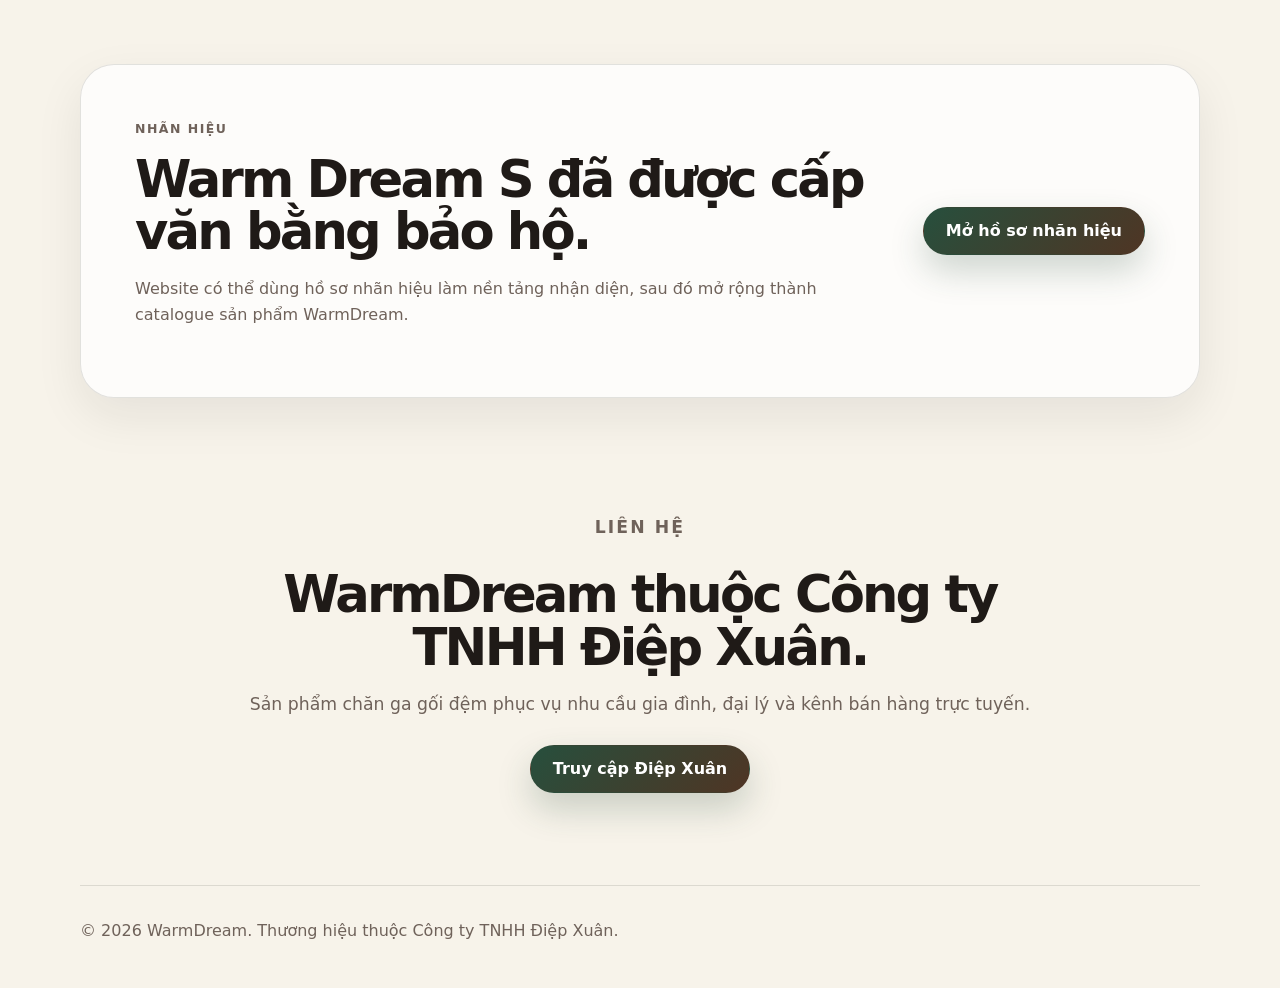
==== commit 4f094c0a: "refactor(landing): remove product listings from brand landing Step này mới là landing page brand, ch" ====
--- a/index.html
+++ b/index.html
@@ -16,12 +16,11 @@
         <img src="assets/warm-dream-logo.png" alt="WarmDream" class="brand-wordmark">
       </a>
       <div class="nav-links">
-        <a href="#products">Sản phẩm</a>
         <a href="#brand">Thương hiệu</a>
         <a href="#trademark">Nhãn hiệu</a>
         <a href="#contact">Liên hệ</a>
       </div>
-      <a class="btn btn-small" href="#products">Xem sản phẩm</a>
+      <a class="btn btn-small" href="#contact">Liên hệ</a>
     </nav>
   </header>
 
@@ -32,43 +31,24 @@
         <h1>Chăn ga gối đệm cho giấc ngủ ấm êm mỗi ngày.</h1>
         <p class="hero-text">WarmDream là thương hiệu sản phẩm phòng ngủ thuộc Công ty TNHH Điệp Xuân, phát triển theo hướng dễ chọn, dễ dùng, chất liệu êm ái và phù hợp nhu cầu gia đình Việt.</p>
         <div class="hero-actions">
-          <a class="btn" href="#products">Khám phá dòng sản phẩm</a>
+          <a class="btn" href="#contact">Liên hệ hợp tác</a>
           <a class="btn btn-ghost" href="documents/trademark-registration.html">Xem hồ sơ nhãn hiệu</a>
         </div>
         <div class="stats" aria-label="Thông tin nổi bật">
-          <div><strong>20</strong><span>nhóm sản phẩm/dịch vụ</span></div>
-          <div><strong>2020</strong><span>nhãn hiệu được cấp bằng</span></div>
+          <div><strong>Nhóm 20</strong><span>nhãn hiệu được bảo hộ</span></div>
+          <div><strong>2020</strong><span>năm cấp bằng</span></div>
           <div><strong>2027</strong><span>hiệu lực văn bằng hiện tại</span></div>
         </div>
       </div>
       <div class="hero-card" aria-label="Minh họa thương hiệu WarmDream">
         <div class="card-topbar"><span></span><span></span><span></span></div>
-        <div class="product-preview">
+        <div class="brand-preview">
           <img src="assets/warm-dream-logo.png" alt="WarmDream" class="preview-logo">
-          <div class="preview-badge">Bộ sưu tập phòng ngủ</div>
+          <div class="preview-badge">Thương hiệu phòng ngủ</div>
           <h2>Êm hơn, gọn hơn, dễ chăm sóc hơn.</h2>
-          <p>Định hướng sản phẩm gồm nệm, chăn ga, ruột chăn, ruột gối và phụ kiện bảo quản.</p>
-          <div class="preview-grid"><span>Nệm</span><span>Chăn ga</span><span>Ruột chăn</span><span>Gối</span></div>
+          <p>Định hướng phát triển sản phẩm xoay quanh giấc ngủ ấm áp, sạch sẽ và bền bỉ cho gia đình Việt.</p>
+          <div class="preview-grid"><span>Ấm áp</span><span>Sạch sẽ</span><span>Bền bỉ</span><span>Tiện dụng</span></div>
         </div>
-      </div>
-    </section>
-
-    <section id="products" class="section container">
-      <div class="section-heading">
-        <p class="eyebrow">Danh mục sản phẩm</p>
-        <h2>Xây dựng website xoay quanh các dòng sản phẩm có trong thương hiệu.</h2>
-        <p>Danh mục ban đầu được tổng hợp theo các sản phẩm WarmDream đã có dữ liệu trong kho logo/sản phẩm.</p>
-      </div>
-      <div class="product-grid">
-        <article class="product-card product-featured">
-          <div class="product-image pillow-image"><img src="assets/products/ruot-goi-ke-warmdream-50x70.jpg" alt="Ruột gối kê WarmDream 50x70"></div>
-          <div class="product-content"><p class="product-tag">Gối</p><h3>Ruột gối kê WarmDream 50x70</h3><p>Ruột gối kích thước phổ biến, phù hợp sử dụng hằng ngày trong phòng ngủ gia đình.</p><a href="https://www.diepxuan.com/ruot-goi-ke-warmdream-50x70.html">Xem sản phẩm</a></div>
-        </article>
-        <article class="product-card"><div class="product-image product-placeholder mattress"><span>Nệm</span></div><div class="product-content"><p class="product-tag">Nệm</p><h3>Ruột nệm WarmDream</h3><p>Các kích thước phổ biến: 140x190, 150x190, 160x200, 180x200, 200x220.</p><a href="https://www.diepxuan.com/warmdream/ruot-nem-warmdream-160x200x14.html">Xem dòng nệm</a></div></article>
-        <article class="product-card"><div class="product-image product-placeholder bedding"><span>Chăn ga</span></div><div class="product-content"><p class="product-tag">Bộ chăn ga</p><h3>Bộ chun chần WarmDream lụa</h3><p>Dòng bộ chăn ga mềm mại, phù hợp phòng ngủ hiện đại và nhu cầu sử dụng quanh năm.</p><a href="https://www.diepxuan.com/bo-chun-chan-warmdream-180x200-lua.html">Xem bộ chăn ga</a></div></article>
-        <article class="product-card"><div class="product-image product-placeholder cover"><span>Ga phủ</span></div><div class="product-content"><p class="product-tag">Ga phủ</p><h3>Bộ ga phủ WarmDream lụa</h3><p>Phù hợp hoàn thiện không gian giường ngủ, ưu tiên cảm giác sang và dễ phối màu.</p><a href="https://www.diepxuan.com/bo-ga-phu-warmdream-lua-freesize.html">Xem ga phủ</a></div></article>
-        <article class="product-card"><div class="product-image product-placeholder blanket"><span>Ruột chăn</span></div><div class="product-content"><p class="product-tag">Ruột chăn</p><h3>Ruột chăn hơi WarmDream 200x220</h3><p>Ruột chăn nhẹ, ấm, phù hợp kết hợp cùng vỏ chăn theo mùa.</p><a href="https://www.diepxuan.com/ruot-chan-hoi-warmdream-200x220.html">Xem ruột chăn</a></div></article>
-        <article class="product-card"><div class="product-image product-placeholder bag"><span>Túi nệm</span></div><div class="product-content"><p class="product-tag">Phụ kiện</p><h3>Túi WarmDream bảo quản nệm</h3><p>Phụ kiện hỗ trợ đóng gói, bảo quản và vận chuyển nệm theo từng kích thước.</p><a href="https://www.diepxuan.com/tui-warmdream-160x200x14.html">Xem phụ kiện</a></div></article>
       </div>
     </section>
 
--- a/assets/styles.css
+++ b/assets/styles.css
@@ -53,7 +53,7 @@
   gap: 24px;
 }
 
-.brand, .nav-links a, .btn, .product-card a { text-decoration: none; }
+.brand, .nav-links a, .btn { text-decoration: none; }
 
 .brand {
   display: inline-flex;
@@ -225,7 +225,7 @@
 .card-topbar span:first-child { background: #9f6a40; }
 .card-topbar span:last-child { background: #274f3d; }
 
-.product-preview {
+.brand-preview {
   min-height: 480px;
   padding: 32px;
   border-radius: 28px;
@@ -237,7 +237,7 @@
   position: relative;
 }
 
-.product-preview::after {
+.brand-preview::after {
   content: "";
   position: absolute;
   width: 260px;
@@ -267,8 +267,8 @@
   margin-bottom: 18px;
 }
 
-.product-preview h2 { max-width: 390px; margin-bottom: 12px; }
-.product-preview p { max-width: 360px; color: rgba(255, 255, 255, 0.82); }
+.brand-preview h2 { max-width: 390px; margin-bottom: 12px; }
+.brand-preview p { max-width: 360px; color: rgba(255, 255, 255, 0.82); }
 
 .preview-grid {
   position: relative;
@@ -301,82 +301,6 @@
   color: var(--muted);
   font-size: 1.06rem;
 }
-
-.product-grid {
-  display: grid;
-  grid-template-columns: repeat(3, 1fr);
-  gap: 18px;
-}
-
-.product-card {
-  overflow: hidden;
-  border-radius: 30px;
-  background: rgba(255, 255, 255, 0.82);
-  border: 1px solid var(--border);
-  box-shadow: 0 18px 48px rgba(31, 26, 23, 0.08);
-}
-
-.product-featured { grid-column: span 2; }
-
-.product-image {
-  min-height: 220px;
-  background: var(--surface-soft);
-  display: flex;
-  align-items: center;
-  justify-content: center;
-  overflow: hidden;
-}
-
-.product-image img {
-  width: 100%;
-  height: 100%;
-  object-fit: cover;
-  display: block;
-}
-
-.product-placeholder {
-  position: relative;
-  color: white;
-  min-height: 220px;
-  background:
-    radial-gradient(circle at 20% 10%, rgba(255,255,255,0.36), transparent 24%),
-    linear-gradient(135deg, var(--green), var(--primary));
-}
-
-.product-placeholder::after {
-  content: "";
-  position: absolute;
-  inset: 28px;
-  border: 1px solid rgba(255, 255, 255, 0.24);
-  border-radius: 28px;
-}
-
-.product-placeholder span {
-  position: relative;
-  z-index: 1;
-  font-size: 1.6rem;
-  font-weight: 900;
-  letter-spacing: -0.04em;
-}
-
-.product-placeholder.bedding { background: linear-gradient(135deg, #6f4b35, #c99b5e); }
-.product-placeholder.cover { background: linear-gradient(135deg, #684f7d, #c99b5e); }
-.product-placeholder.blanket { background: linear-gradient(135deg, #274f3d, #83a17d); }
-.product-placeholder.bag { background: linear-gradient(135deg, #4f3524, #8b623b); }
-
-.product-content { padding: 24px; }
-
-.product-tag {
-  margin-bottom: 8px;
-  color: var(--green);
-  font-size: 0.78rem;
-  font-weight: 900;
-  letter-spacing: 0.1em;
-  text-transform: uppercase;
-}
-
-.product-card p { color: var(--muted); }
-.product-card a { color: var(--green); font-weight: 850; }
 
 .section-dark {
   background: var(--dark);
@@ -448,17 +372,14 @@
   .hero, .split, .trademark-section { grid-template-columns: 1fr; }
   .hero { padding-top: 48px; }
   .hero-card { transform: none; }
-  .product-grid { grid-template-columns: 1fr 1fr; }
-  .product-featured { grid-column: span 2; }
 }
 
 @media (max-width: 620px) {
   .container { width: min(100% - 28px, 1120px); }
   .nav .btn { display: none; }
   .brand-wordmark { width: 128px; }
-  .stats, .product-grid { grid-template-columns: 1fr; }
-  .product-featured { grid-column: auto; }
-  .product-preview { min-height: 420px; padding: 24px; }
+  .stats { grid-template-columns: 1fr; }
+  .brand-preview { min-height: 420px; padding: 24px; }
   .preview-logo { width: 205px; margin-bottom: 34px; }
   .trademark-section { padding: 28px; margin-top: 48px; }
 }
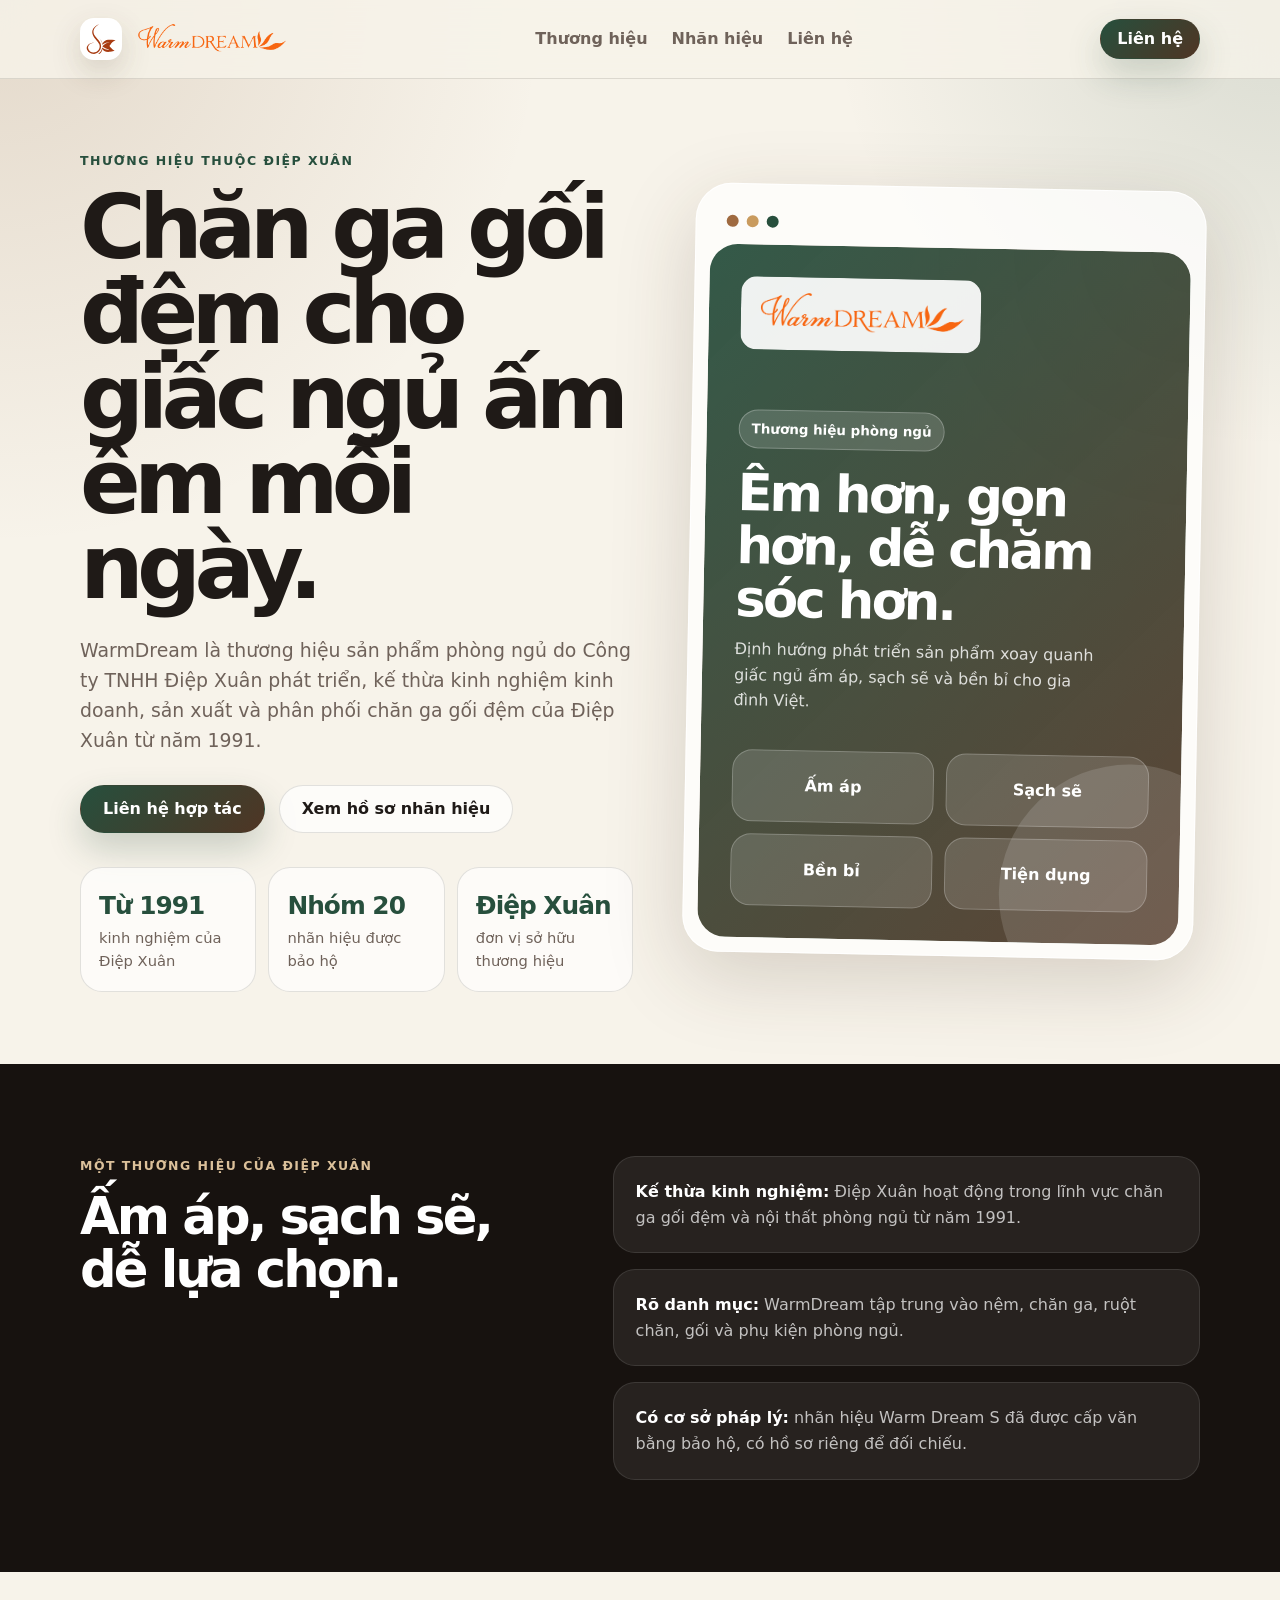
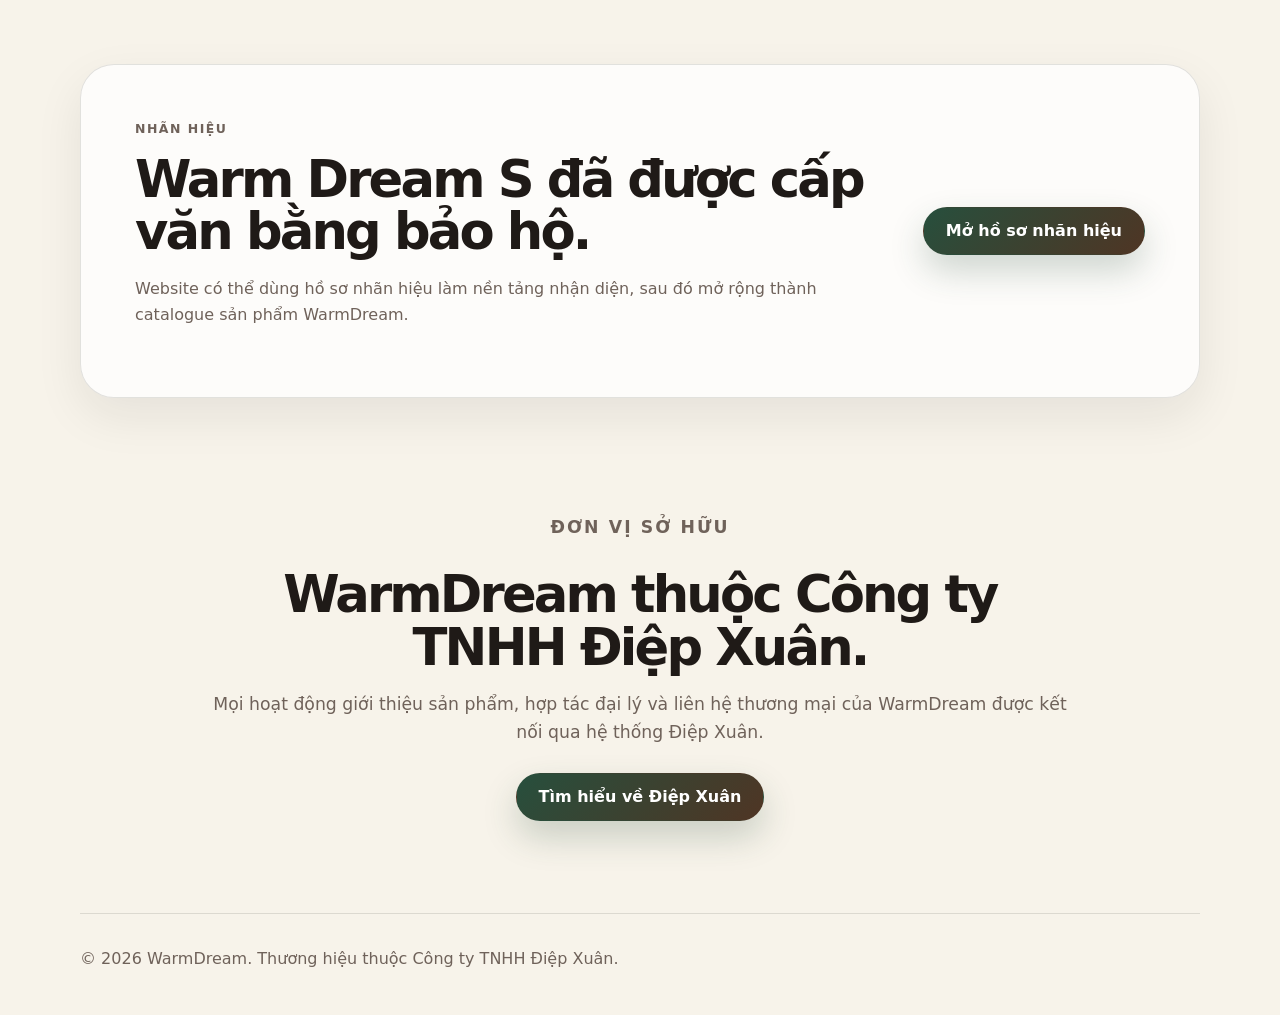
==== commit a4ff01e2: "clarify WarmDream brand ownership" ====
--- a/index.html
+++ b/index.html
@@ -3,8 +3,8 @@
 <head>
   <meta charset="utf-8">
   <meta name="viewport" content="width=device-width, initial-scale=1">
-  <meta name="description" content="WarmDream - thương hiệu chăn ga gối đệm của Công ty TNHH Điệp Xuân, tập trung vào giấc ngủ êm, sạch và bền.">
-  <title>WarmDream - Chăn ga gối đệm cho giấc ngủ ấm êm</title>
+  <meta name="description" content="WarmDream là thương hiệu chăn ga gối đệm thuộc Công ty TNHH Điệp Xuân, đơn vị hoạt động trong lĩnh vực sản phẩm phòng ngủ từ năm 1991.">
+  <title>WarmDream - Thương hiệu chăn ga gối đệm thuộc Điệp Xuân</title>
   <link rel="icon" href="assets/warm-dream-favicon.svg" type="image/svg+xml">
   <link rel="stylesheet" href="assets/styles.css">
 </head>
@@ -27,17 +27,17 @@
   <main id="top">
     <section class="hero container">
       <div class="hero-copy">
-        <p class="eyebrow">WarmDream Bedding</p>
+        <p class="eyebrow">Thương hiệu thuộc Điệp Xuân</p>
         <h1>Chăn ga gối đệm cho giấc ngủ ấm êm mỗi ngày.</h1>
-        <p class="hero-text">WarmDream là thương hiệu sản phẩm phòng ngủ thuộc Công ty TNHH Điệp Xuân, phát triển theo hướng dễ chọn, dễ dùng, chất liệu êm ái và phù hợp nhu cầu gia đình Việt.</p>
+        <p class="hero-text">WarmDream là thương hiệu sản phẩm phòng ngủ do Công ty TNHH Điệp Xuân phát triển, kế thừa kinh nghiệm kinh doanh, sản xuất và phân phối chăn ga gối đệm của Điệp Xuân từ năm 1991.</p>
         <div class="hero-actions">
           <a class="btn" href="#contact">Liên hệ hợp tác</a>
           <a class="btn btn-ghost" href="documents/trademark-registration.html">Xem hồ sơ nhãn hiệu</a>
         </div>
         <div class="stats" aria-label="Thông tin nổi bật">
+          <div><strong>Từ 1991</strong><span>kinh nghiệm của Điệp Xuân</span></div>
           <div><strong>Nhóm 20</strong><span>nhãn hiệu được bảo hộ</span></div>
-          <div><strong>2020</strong><span>năm cấp bằng</span></div>
-          <div><strong>2027</strong><span>hiệu lực văn bằng hiện tại</span></div>
+          <div><strong>Điệp Xuân</strong><span>đơn vị sở hữu thương hiệu</span></div>
         </div>
       </div>
       <div class="hero-card" aria-label="Minh họa thương hiệu WarmDream">
@@ -52,11 +52,11 @@
       </div>
     </section>
 
-    <section id="brand" class="section section-dark"><div class="container split"><div><p class="eyebrow">Định vị thương hiệu</p><h2>Ấm áp, sạch sẽ, dễ lựa chọn.</h2></div><div class="benefit-list"><p><strong>Rõ danh mục:</strong> nhóm sản phẩm tập trung quanh nệm, chăn ga, ruột chăn, gối và phụ kiện.</p><p><strong>Dễ mở rộng:</strong> mỗi sản phẩm có thể phát triển thành trang chi tiết riêng khi có ảnh và thông số đầy đủ.</p><p><strong>Có cơ sở pháp lý:</strong> nhãn hiệu Warm Dream S đã được cấp bằng, có hồ sơ in riêng để đối chiếu.</p></div></div></section>
+    <section id="brand" class="section section-dark"><div class="container split"><div><p class="eyebrow">Một thương hiệu của Điệp Xuân</p><h2>Ấm áp, sạch sẽ, dễ lựa chọn.</h2></div><div class="benefit-list"><p><strong>Kế thừa kinh nghiệm:</strong> Điệp Xuân hoạt động trong lĩnh vực chăn ga gối đệm và nội thất phòng ngủ từ năm 1991.</p><p><strong>Rõ danh mục:</strong> WarmDream tập trung vào nệm, chăn ga, ruột chăn, gối và phụ kiện phòng ngủ.</p><p><strong>Có cơ sở pháp lý:</strong> nhãn hiệu Warm Dream S đã được cấp văn bằng bảo hộ, có hồ sơ riêng để đối chiếu.</p></div></div></section>
 
     <section id="trademark" class="section container trademark-section"><div><p class="eyebrow">Nhãn hiệu</p><h2>Warm Dream S đã được cấp văn bằng bảo hộ.</h2><p>Website có thể dùng hồ sơ nhãn hiệu làm nền tảng nhận diện, sau đó mở rộng thành catalogue sản phẩm WarmDream.</p></div><a class="btn" href="documents/trademark-registration.html">Mở hồ sơ nhãn hiệu</a></section>
 
-    <section id="contact" class="section container cta"><p class="eyebrow">Liên hệ</p><h2>WarmDream thuộc Công ty TNHH Điệp Xuân.</h2><p>Sản phẩm chăn ga gối đệm phục vụ nhu cầu gia đình, đại lý và kênh bán hàng trực tuyến.</p><a class="btn" href="https://www.diepxuan.com/">Truy cập Điệp Xuân</a></section>
+    <section id="contact" class="section container cta"><p class="eyebrow">Đơn vị sở hữu</p><h2>WarmDream thuộc Công ty TNHH Điệp Xuân.</h2><p>Mọi hoạt động giới thiệu sản phẩm, hợp tác đại lý và liên hệ thương mại của WarmDream được kết nối qua hệ thống Điệp Xuân.</p><a class="btn" href="https://www.diepxuan.com/">Tìm hiểu về Điệp Xuân</a></section>
   </main>
 
   <footer class="footer container"><p>© 2026 WarmDream. Thương hiệu thuộc Công ty TNHH Điệp Xuân.</p></footer>
